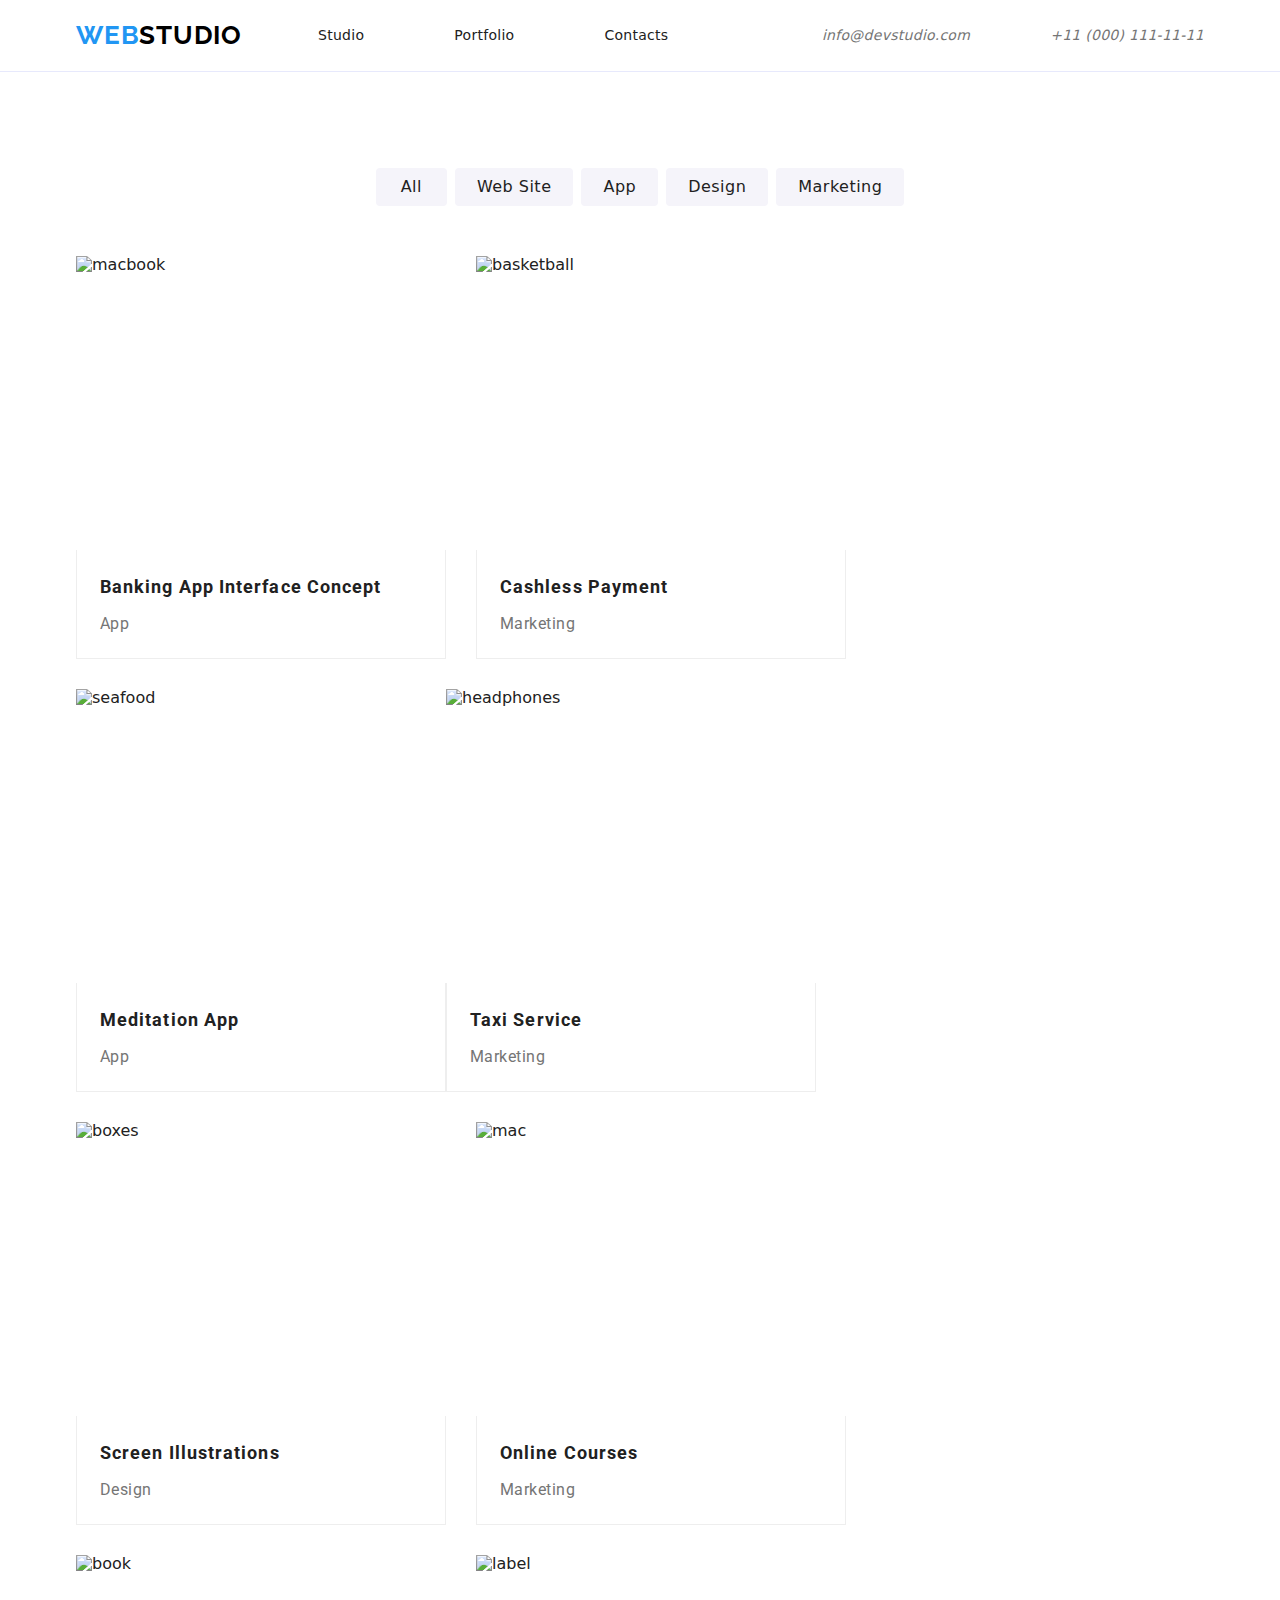
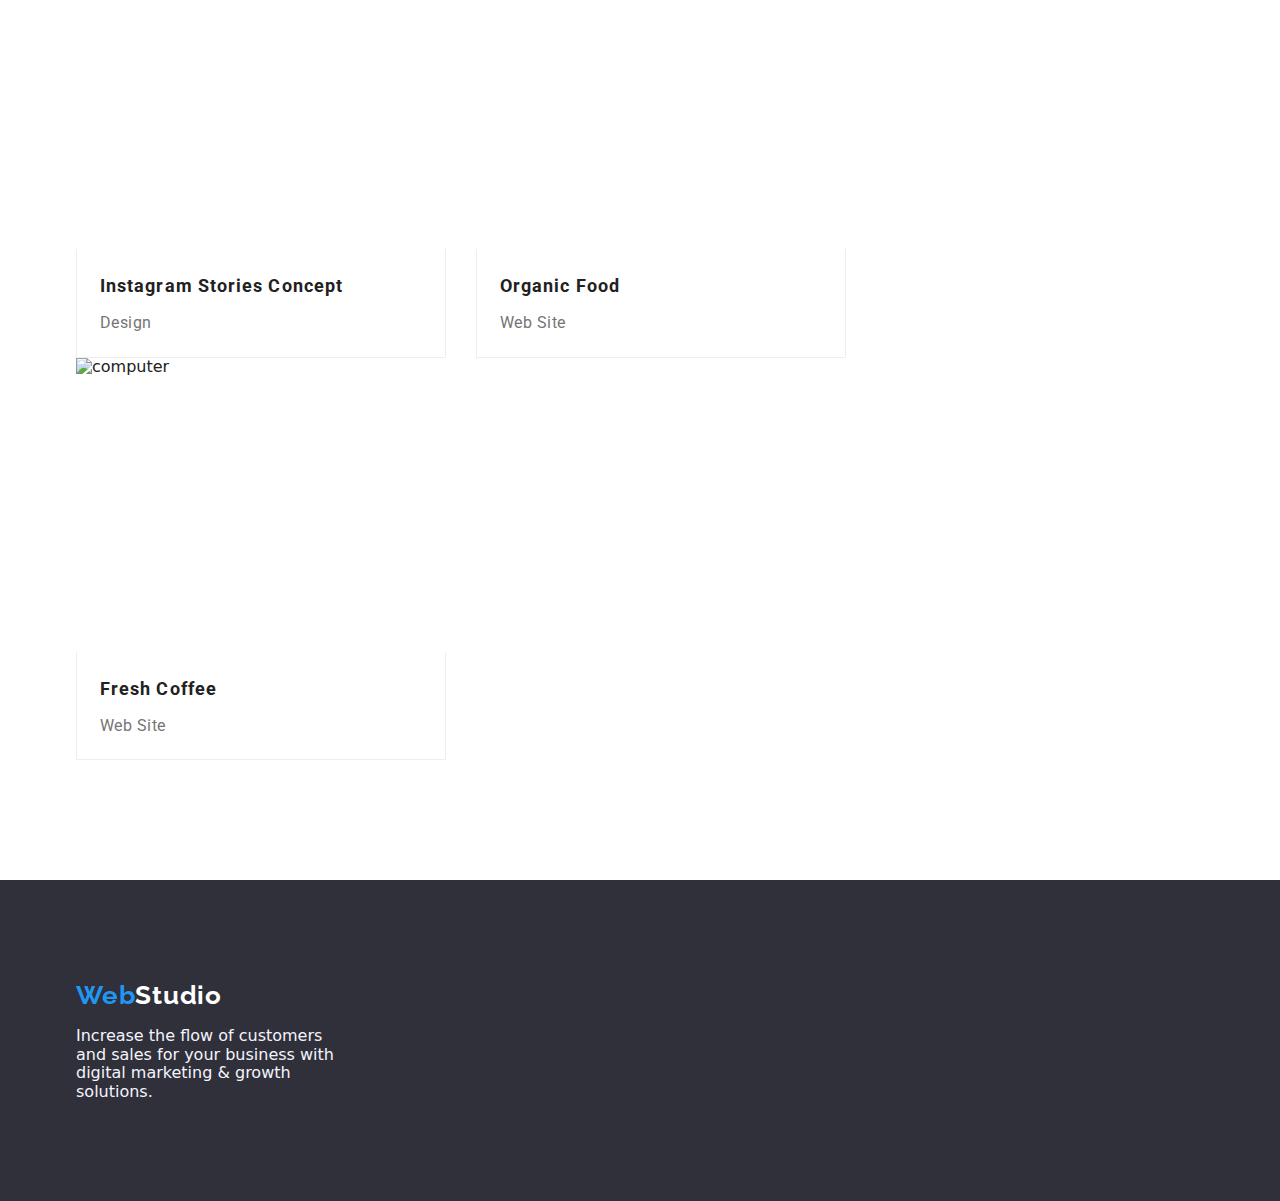
==== portfolio.html @ f82ee890 "Update portfolio.html" ====
<!DOCTYPE html>
<html lang="en">
  <head>
    <meta charset="UTF-8" />
    <meta http-equiv="X-UA-Compatible" content="IE=edge" />
    <meta name="viewport" content="width=device-width, initial-scale=1.0" />
    <title>Portfolio</title>

    <link
      href="https://fonts.googleapis.com/css2?family=Raleway:wght@700&family=Roboto:wght@400;500;700;900&display=swap"
      rel="stylesheet"
    />
    <link
      rel="stylesheet"
      href="https://cdnjs.cloudflare.com/ajax/libs/modern-normalize/1.1.0/modern-normalize.min.css"
    />
    <link rel="stylesheet" href="./css/styles.css" />
  </head>
  <body>
    <header class="page-header">
      <div class="container-header container">
        <nav class="navigation">
          <a href="./index.html" class="site-logo"><span class="logo-part">WEB</span>STUDIO</a>
          <ul class="ul-nav">
            <li><a href="./index.html" class="site-nav">Studio</a></li>
            <li><a href="./portfolio.html" class="site-nav">Portfolio</a></li>
            <li><a href="" class="site-nav">Contacts</a></li>
          </ul>
        </nav>
        <address>
        <ul class="ul-cont">
          <li>
            <a href="mailto:info@devstudio.com" class="contacts">info@devstudio.com</a>
          </li>
          <li>
            <a href="tel:+380961111111" class="contacts">+11 (000) 111-11-11</a>
          </li>
        </ul>
      </address>
      </div>
    </header>
    <main>
      <section class="examp">
      <div class="example-buttons container">
          <ul class="portfolio-buttons">
              <li class="item"><button type="button" class="example-button">All</button></li>
              <li class="item"><button type="button" class="example-button">Web Site</button></li>
              <li class="item"><button type="button" class="example-button">App</button></li>
              <li class="item"><button type="button" class="example-button">Design</button></li>
              <li class="item"><button type="button" class="example-button">Marketing</button></li>
          </ul>
          <ul class="portfolio-example">
              <li class="item">
                <img src="./img/portfolio1.jpg" alt="macbook" width="370" height="294" />
                <div class="box-example">
                  <h2 class="example-title">Banking App Interface Concept</h2>
                <p class="example-text">App</p>
                </div>
                </li>
              <li class="item">
                <img src="./img/portfolio2.jpg" alt="basketball" width="370" height="294" />
                <div class="box-example">
                <h2 class="example-title">Cashless Payment</h2>
                <p class="example-text">Marketing</p>
              </div>
                </li>
              <li class="item">
                <img src="./img/portfolio3.jpg" alt="seafood" width="370" height="294" />
                <div class="box-example">
                <h2 class="example-title">Meditation App</h2>
                <p class="example-text">App</p>
              </div>
              </li>
              <li class="item">
                <img src="./img/portfolio4.jpg" alt="headphones" width="370" height="294" />
                <div class="box-example">
                <h2 class="example-title">Taxi Service</h2>
                <p class="example-text">Marketing</p>
              </div>
              </li>
              <li class="item">
                <img src="./img/portfolio5.jpg" alt="boxes" width="370" height="294" />
                <div class="box-example">
                <h2 class="example-title">Screen Illustrations</h2>
                <p class="example-text">Design</p>
              </div>
              </li>
              <li class="item">
                <img src="./img/portfolio6.jpg" alt="mac" width="370" height="294" />
                <div class="box-example">
                <h2 class="example-title">Online Courses</h2>
                <p class="example-text">Marketing</p>
              </div>
              </li>
              <li class="item">
                <img src="./img/portfolio7.jpg" alt="book" width="370" height="294" />
                <div class="box-example">
                <h2 class="example-title">Instagram Stories Concept</h2>
                <p class="example-text">Design</p>
              </div>
              </li>
              <li class="item">
                <img src="./img/portfolio8.jpg" alt="label" width="370" height="294" />
                <div class="box-example">
                <h2 class="example-title">Organic Food</h2>
                <p class="example-text">Web Site</p>
              </div>
              </li>
              <li class="item">
                <img src="./img/portfolio9.jpg" alt="computer" width="370" height="294" />
                <div class="box-example">
                <h2 class="example-title">Fresh Coffee</h2>
                <p class="example-text">Web Site</p>
              </div>
              </li>
            </ul>
          </div>
      </section>
    </main>
    <footer class="footer">
      <div class="container">
        <a href="./index.html" class="site-logo"
        ><span class="logo-part">Web</span><span class="logo-white">Studio</span></a
      >
      
        
          <p class="footer-text" >Increase the flow of customers and sales for your business with digital marketing & growth solutions.</p>
        
       
      </div>
      </footer>
  </body>
</html>
---- css/styles.css ----
:root {
  --primary-text-color: #757575;
  --title-text-color: #212121;
  --accent-color: #4d5ae5;
  --second--accent-color: #188ce8;
  --primary-bg-color: #ffffff;
  --secondary-bg-color: #f5f4fa;
  --tertiary-bg-color: #2f303a;
  --logo-color: #000000;
  --second-logo-color: #2196f3;
}
html {
  box-sizing: border-box;
}
*,
*::after,
*::before {
  box-sizing: inherit;
}
img {
  display: block;
}
body {
  color: var(--title-text-color);
}
ul {
  list-style: none;
  padding: 0;
  margin: 0;
}
h2 {
  margin: 0;
}
p {
  margin: 0;
}
header {
  background-color: var(--primary-bg-color);
  display: flex;
  border-bottom: 1px solid #ECECEC;
  height: 72px;
}
.page-header{
  border-bottom: 1px solid #e7e9fc
}
.section {
  padding-top: 94px;
  padding-bottom: 94px;
}
.container-header {
  margin-left: auto;
  margin-right: auto;
  width: 1200px;
  padding-left: 15px;
  padding-right: 15px;
  padding-top: 24px;
  padding-bottom: 25px;
  display: flex;
  align-items: center;
  justify-content: space-between;
}
.navigation {
  display: flex;
  align-items: center;
}
.site-logo {
  color: var(--logo-color);
  font-family: Raleway, sans-serif;
  font-weight: 700;
  font-size: 26px;
  line-height: 1.19;
  letter-spacing: 0.03em;
  text-decoration: none;
  margin-right: 76px;
}
.logo-part {
  color: var(--second-logo-color);
}
.site-nav {
  color: var(--title-text-color);
  font-weight: 500;
  font-size: 14px;
  line-height: 1.14;
  letter-spacing: 0.02em;
  text-decoration: none;
  padding: 24px 0;

}
.site-nav:hover,
.site-nav:focus {
  color: var(--accent-color);
}
.ul-nav {
  display: flex;
  margin: 0;
  padding: 0;
  margin-left: 0;
  gap: 40px;
}
.ul-nav li {
  margin-right: 50px;
}
.ul-nav li:last-child {
  margin-right: 0;
}

.ul-cont {
  display: flex;
  margin: 0;
  padding: 0;
  margin-left: auto;
  gap: 40px;
}
.ul-cont li {
  margin-right: 40px;
}
.ul-cont li:last-child {
  margin-right: 0;
}
.contacts {
  color: var(--primary-text-color);
  font-weight: 500;
  font-size: 14px;
  line-height: 1.14;
  letter-spacing: 0.02em;
  text-decoration: none;
}
.contacts:hover,
.contacts:focus {
  color: var(--accent-color);
}
main {
  text-align: center;
  
}
.hero {
  background-color: var(--tertiary-bg-color);
  text-align: center;
  padding: 188px 0
}
.container {
  width: 1158px;
  padding: 0 15px;
  margin-left: auto;
  margin-right: auto;
}
.hero-title {
  color: var(--primary-bg-color);
  font-weight: 900;
  font-size: 44px;
  line-height: 1.36;
  letter-spacing: 0.06em;
  margin: 0 auto 30px;
  max-width: 496px;

}
.button {
  background-color: var(--accent-color);
  cursor: pointer;
  color: var(--primary-bg-color);
  font-weight: 700;
  font-size: 16px;
  line-height: 1.87;
  letter-spacing: 0.06em;
  border: 0;
  border-radius: 4px;
  padding: 10px 24px;
  text-align: center;
  display: block;
  min-width: 169px;
  height: 56px;
  margin: 0 auto;
}
.button:hover,
.button:focus {
  background-color: var(--second--accent-color);
}

.features {
  padding: 120px 0
}
.visually-hidden {
  display: none;
}
.features-title {
  color: var(--title-text-color);
  font-weight: 700;
  font-size: 14px;
  line-height: 1.14;
  letter-spacing: 0.03em;
  text-align: left;
  margin-bottom: 8px;
}
.features-ul {
  display: flex;
  padding: 0;
  margin: 0;
  gap: 24px;
}
.features .feat-ul {
width: calc((100% - 72px) / 4);
}
.features .feat-ul:last-child {
  margin-right: 0;
}
  
.features-text {
  color: var(--primary-text-color);
  font-size: 14px;
  line-height: 1.71;
  letter-spacing: 0.03em;
  text-align: left;
}
.work {
  margin: 0;
  padding-top: 0;
  padding-bottom: 120px;
}
.work-title {
  font-weight: 700;
  font-size: 36px;
  line-height: 1.16;
  text-align: center;
  letter-spacing: 0.03em;
  margin-bottom: 72px;
  margin-top: 0;
}
.works {
  display: flex;
  padding: 0;
  margin: 0;
  gap: 24px;
}
.works .work-ul {
  margin-right: 30px;
  width: calc((100% - 48px) / 3);
}
.works .work-ul:last-child {
  margin-right: 0;
}
.team {
  background-color: var(--secondary-bg-color);
  padding: 120px 0; 
}
.team-title {
  font-weight: 700;
  font-size: 36px;
  line-height: 1.16;
  text-align: center;
  letter-spacing: 0.03em;
  margin-top: 0;
  margin-bottom: 72px;
  
}
.team-participant {
  margin: auto;
  display: flex;
  padding: 0;
  gap: 24px;
}
.team-participant .team-ul {
  margin-right: 30px;
}
.team-div {
  padding: 32px 16px;
}
.team-ul {
  border-bottom-left-radius: 4px;
  border-bottom-right-radius: 4px;
  background-color: #fff;
  width: calc((100% - 72px) / 4);
  }

  .team-ul p {
    padding-bottom: 30px;
  }
.team-participant .team-ul:last-child {
  margin-right: 0;
}
.team-name {
  font-weight: 500;
  font-size: 16px;
  line-height: 1.18;
  letter-spacing: 0.03em;
  margin-bottom: 8px;
}
.team-post {
  color: var(--primary-text-color);
  font-size: 16px;
  line-height: 1.18;
  letter-spacing: 0.03em;
  margin: 0;
}
footer {
  background-color: #2f303a;
  align-items: flex-start;
  padding: 100px 0;
}
footer .site-logo {
  margin-bottom: 16px;
  display: inline-block;
}

.logo-white {
  color: var(--primary-bg-color);
}
address {
  display: flex;
  
}
.container-address {
  margin-top: 28px;
}
.footer-text {
  max-width: 264px;
  color: #F4F4FD;
}
.footer-item {
  margin-top: 12px;
  font-style: normal;
}
/* portfolio */
.examp {
padding-top: 96px;
  padding-bottom: 120px;
}
.example-button {
  font-weight: 500;
  font-size: 16px;
  line-height: 1.62;
  letter-spacing: 0.03em;
  border: 0;
  cursor: pointer;
}
.portfolio-buttons .item button:hover,
.portfolio-buttons .item button:focus {
  background-color: var(--accent-color);
  color: var(--primary-bg-color);
}
.portfolio-buttons .item button {
  background-color: var(--secondary-bg-color);
}
.portfolio-buttons .item button:hover,
.portfolio-buttons .item button:focus {
  background-color: var(--accent-color);
  color: var(--primary-bg-color);
  border-radius: 4px;
}
.portfolio-buttons .item button {
  margin-right: 8px;
  padding: 6px 22px;
  color: var(--title-text-color);
  background-color: var(--secondary-bg-color);
  border: 0;
  border-radius: 4px;
}

.portfolio-buttons .item:first-child button {
  padding: 6px 25px;
}
.portfolio-buttons .item:last-child button {
margin-right: 0;
}

.example-title {
  font-weight: 700;
  font-size: 18px;
  line-height: 2;
  letter-spacing: 0.06em;
}
.example-text {
  color: var(--primary-text-color);
  font-size: 16px;
  line-height: 1.87;
  letter-spacing: 0.03em;
}
.box-example {
  border: 1px solid #EEEEEE;
  border-top: 0;
  width: 100%;
  display: flex;
  flex-wrap: wrap;
  padding: 19px 23px
}
.box-example p, .box-example h2  {
width: 100%;
font-family: Roboto;
}
.box-example h2 {
  margin-bottom: 4px;
}
.portfolio-buttons {
  display: flex;
  justify-content: center;
  margin-bottom: 50px;
}
.portfolio-example {
  display: flex;
  flex-wrap: wrap;
  
}
.portfolio-example .item {
  flex-basis: 370px;
  margin-right: 30px;
  margin-bottom: 30px;
  display: flex;
  flex-wrap: wrap;
text-align: left;
}
.portfolio-example .item:nth-child(3n) {
  margin-right: 0;
}
.portfolio-example .item:nth-last-child(-n +3) {
  margin-bottom: 0px;
}
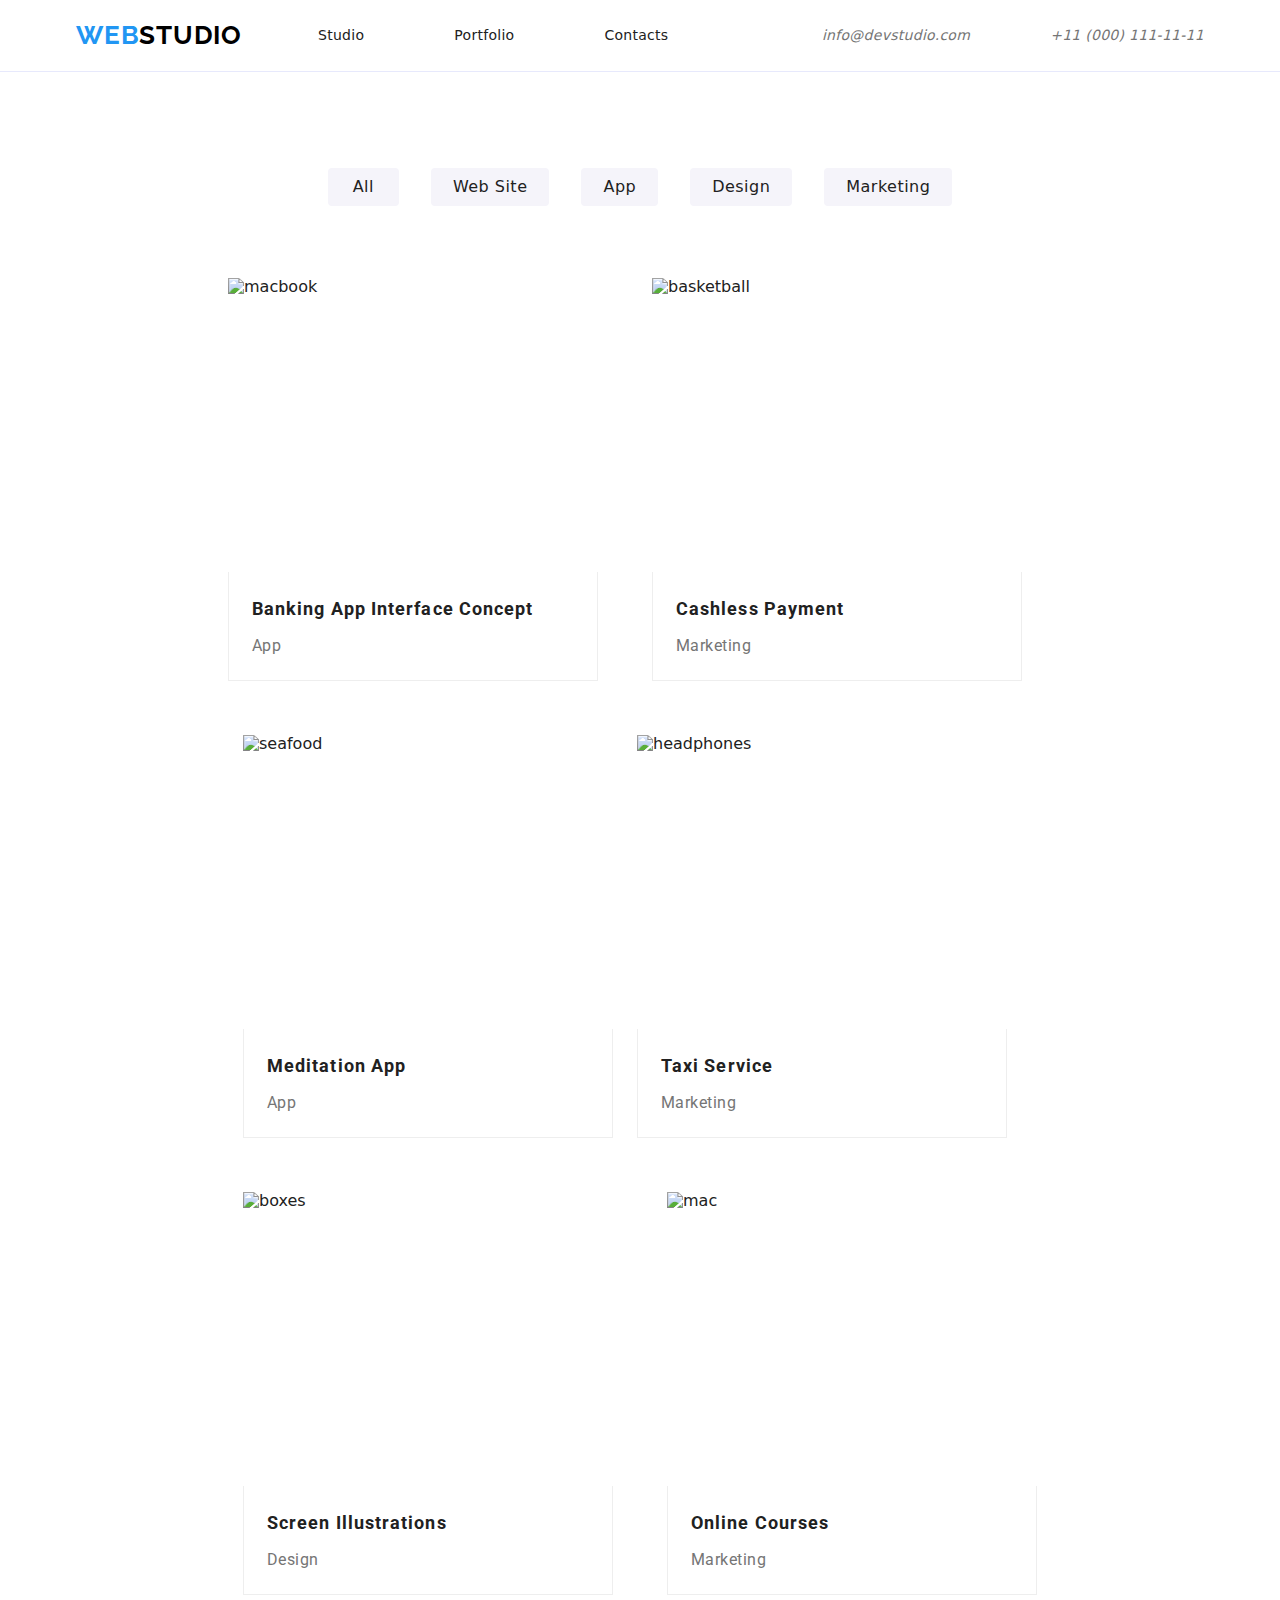
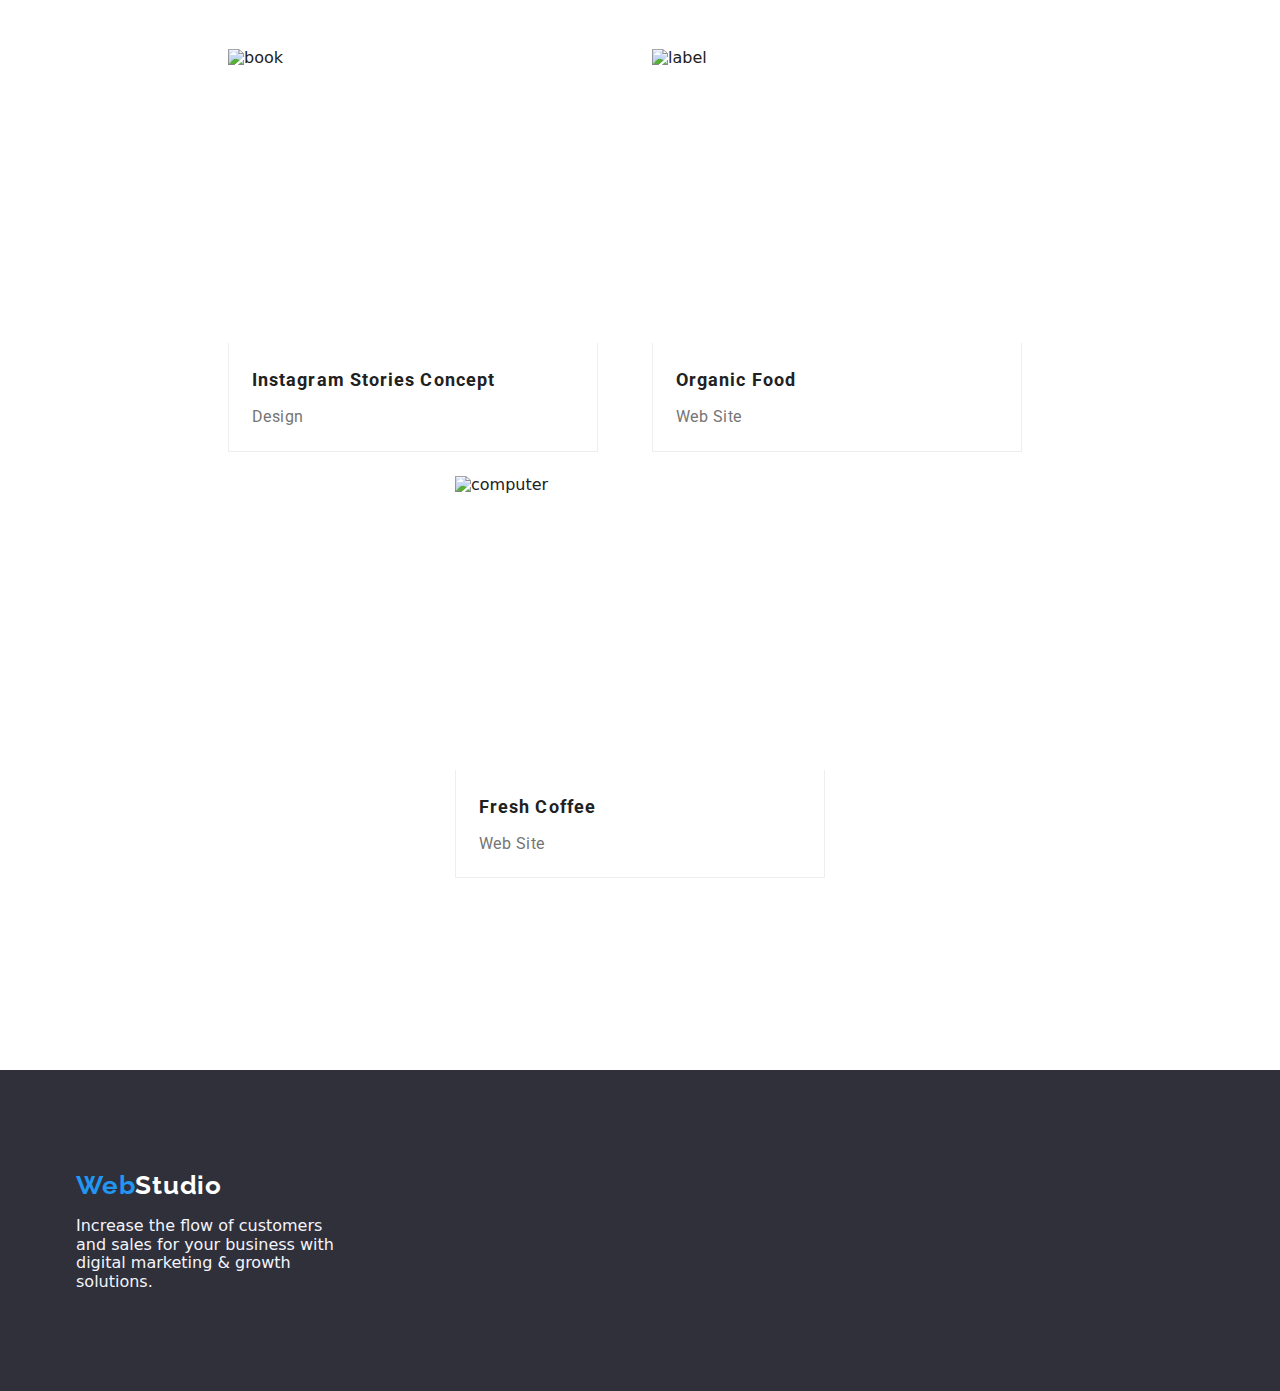
==== commit 4ba4e98e: "Update portfolio.html" ====
--- a/portfolio.html
+++ b/portfolio.html
@@ -42,7 +42,8 @@
     <main>
       <section class="examp">
       <div class="example-buttons container">
-          <ul class="portfolio-buttons">
+        <h2 class="visually-hidden">Buttons</h2>  
+        <ul class="portfolio-buttons">
               <li class="item"><button type="button" class="example-button">All</button></li>
               <li class="item"><button type="button" class="example-button">Web Site</button></li>
               <li class="item"><button type="button" class="example-button">App</button></li>
--- a/css/styles.css
+++ b/css/styles.css
@@ -392,12 +392,15 @@
 .portfolio-buttons {
   display: flex;
   justify-content: center;
-  margin-bottom: 50px;
+  gap: 24px;
+  margin-bottom: 72px
 }
 .portfolio-example {
   display: flex;
   flex-wrap: wrap;
-  
+  justify-content: center;
+  gap: 24px;
+  margin-bottom: 72px
 }
 .portfolio-example .item {
   flex-basis: 370px;
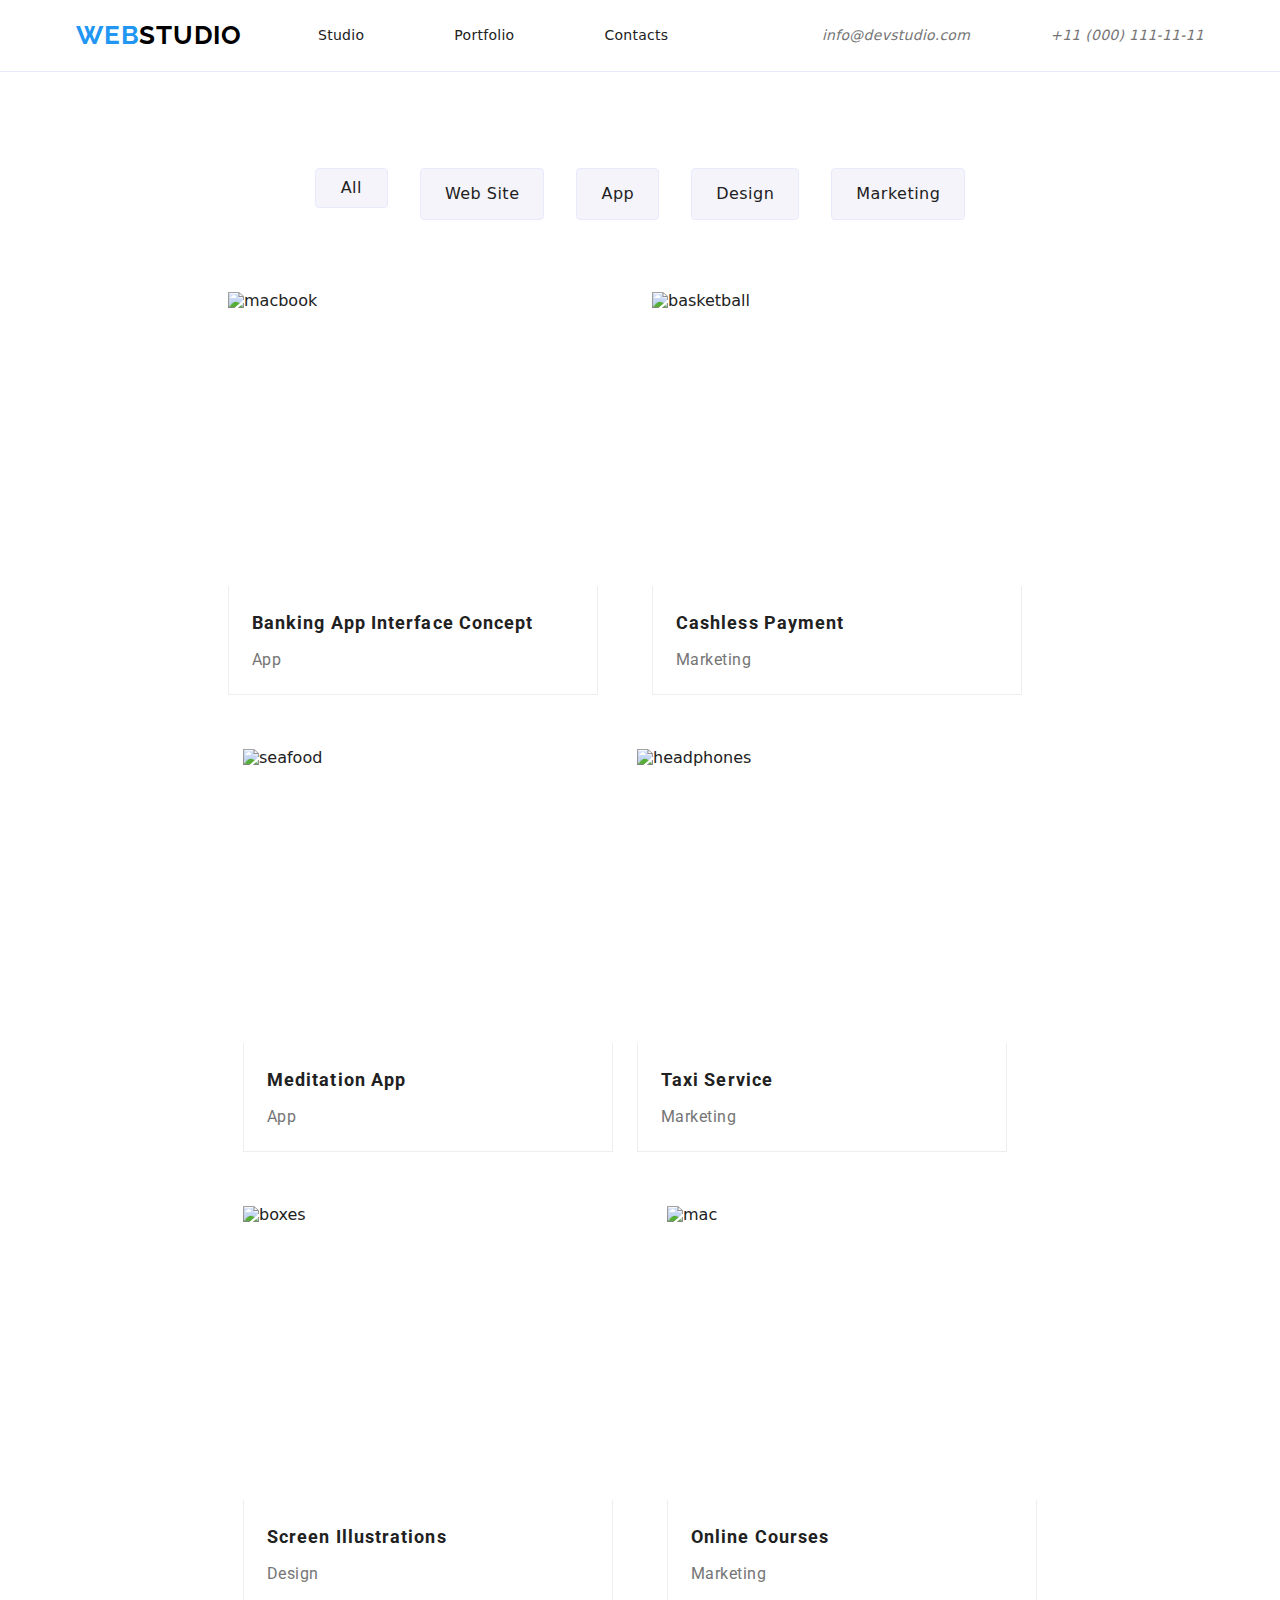
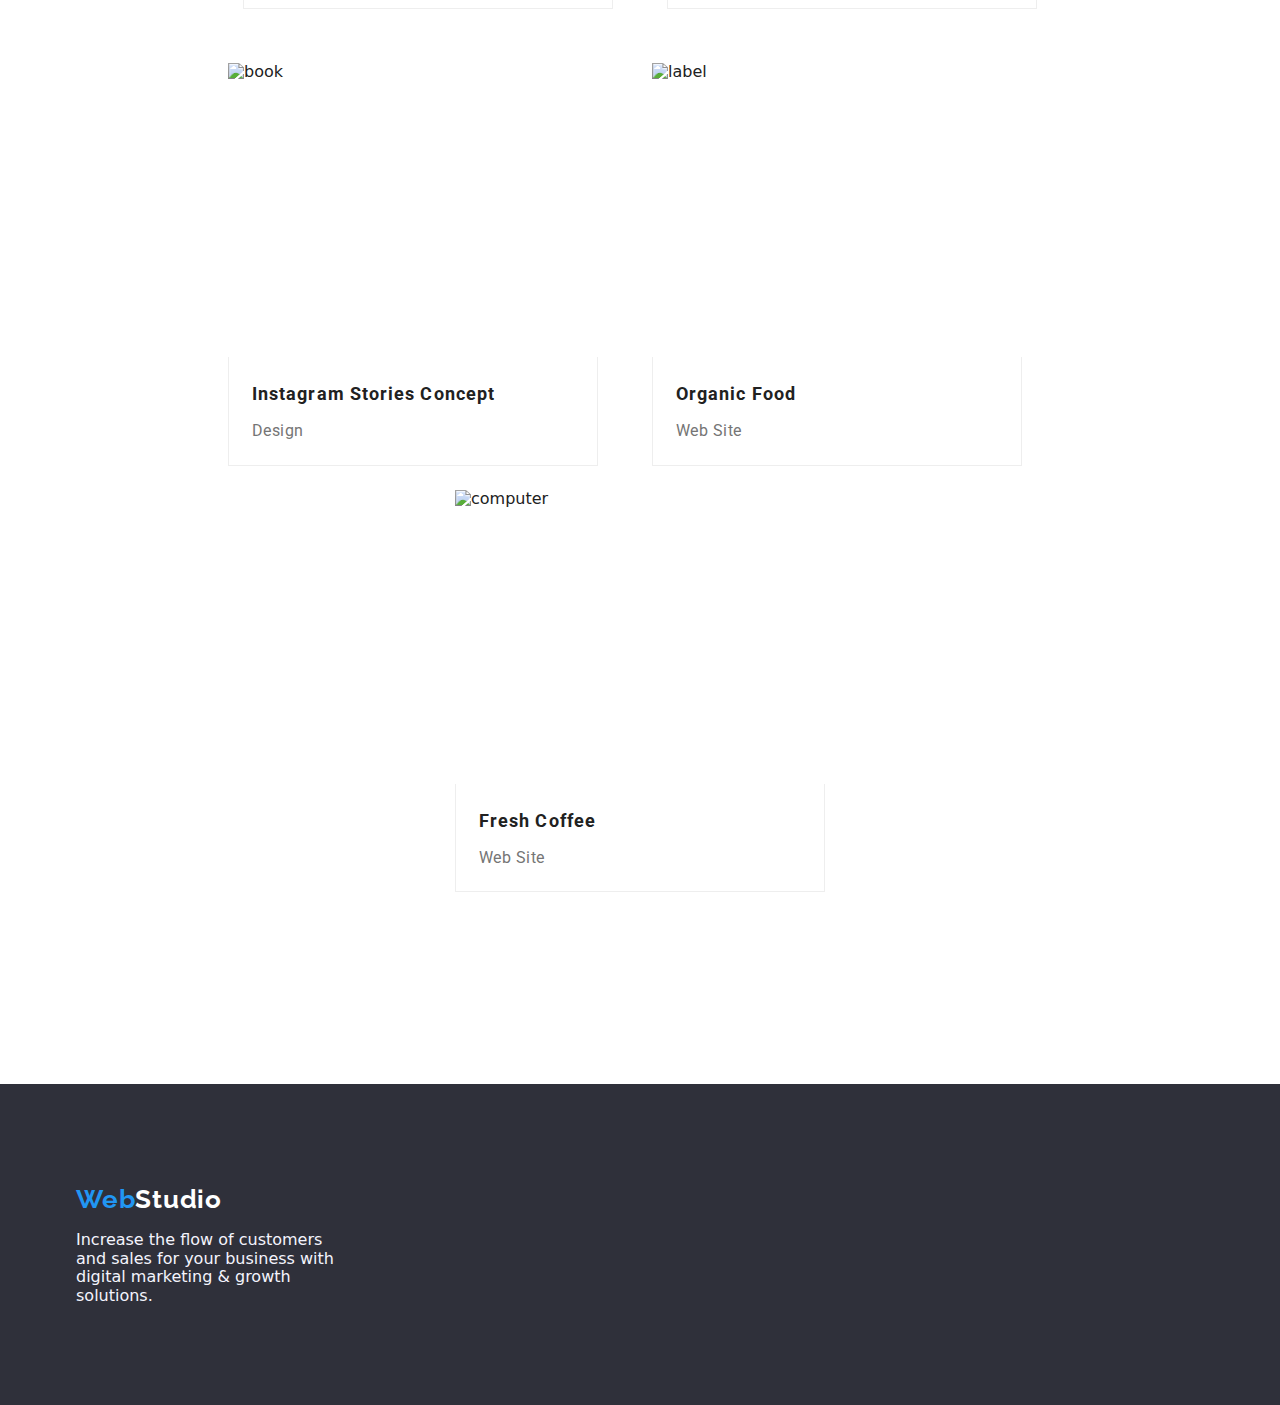
==== commit 083671aa: "sdafagg" ====
--- a/portfolio.html
+++ b/portfolio.html
@@ -42,7 +42,7 @@
     <main>
       <section class="examp">
       <div class="example-buttons container">
-        <h2 class="visually-hidden">Buttons</h2>  
+        <h2 class="visually-hidden" pattern=".visually-hidden">Buttons</h2>  
         <ul class="portfolio-buttons">
               <li class="item"><button type="button" class="example-button">All</button></li>
               <li class="item"><button type="button" class="example-button">Web Site</button></li>
--- a/css/styles.css
+++ b/css/styles.css
@@ -8,6 +8,7 @@
   --tertiary-bg-color: #2f303a;
   --logo-color: #000000;
   --second-logo-color: #2196f3;
+  --border-color: #e7e9fc;
 }
 html {
   box-sizing: border-box;
@@ -345,14 +346,16 @@
   background-color: var(--accent-color);
   color: var(--primary-bg-color);
   border-radius: 4px;
+  border: 1px solid transparent;
 }
 .portfolio-buttons .item button {
   margin-right: 8px;
-  padding: 6px 22px;
+  padding: 12px 24px;
   color: var(--title-text-color);
   background-color: var(--secondary-bg-color);
   border: 0;
   border-radius: 4px;
+  border: 1px solid var(--border-color);
 }
 
 .portfolio-buttons .item:first-child button {
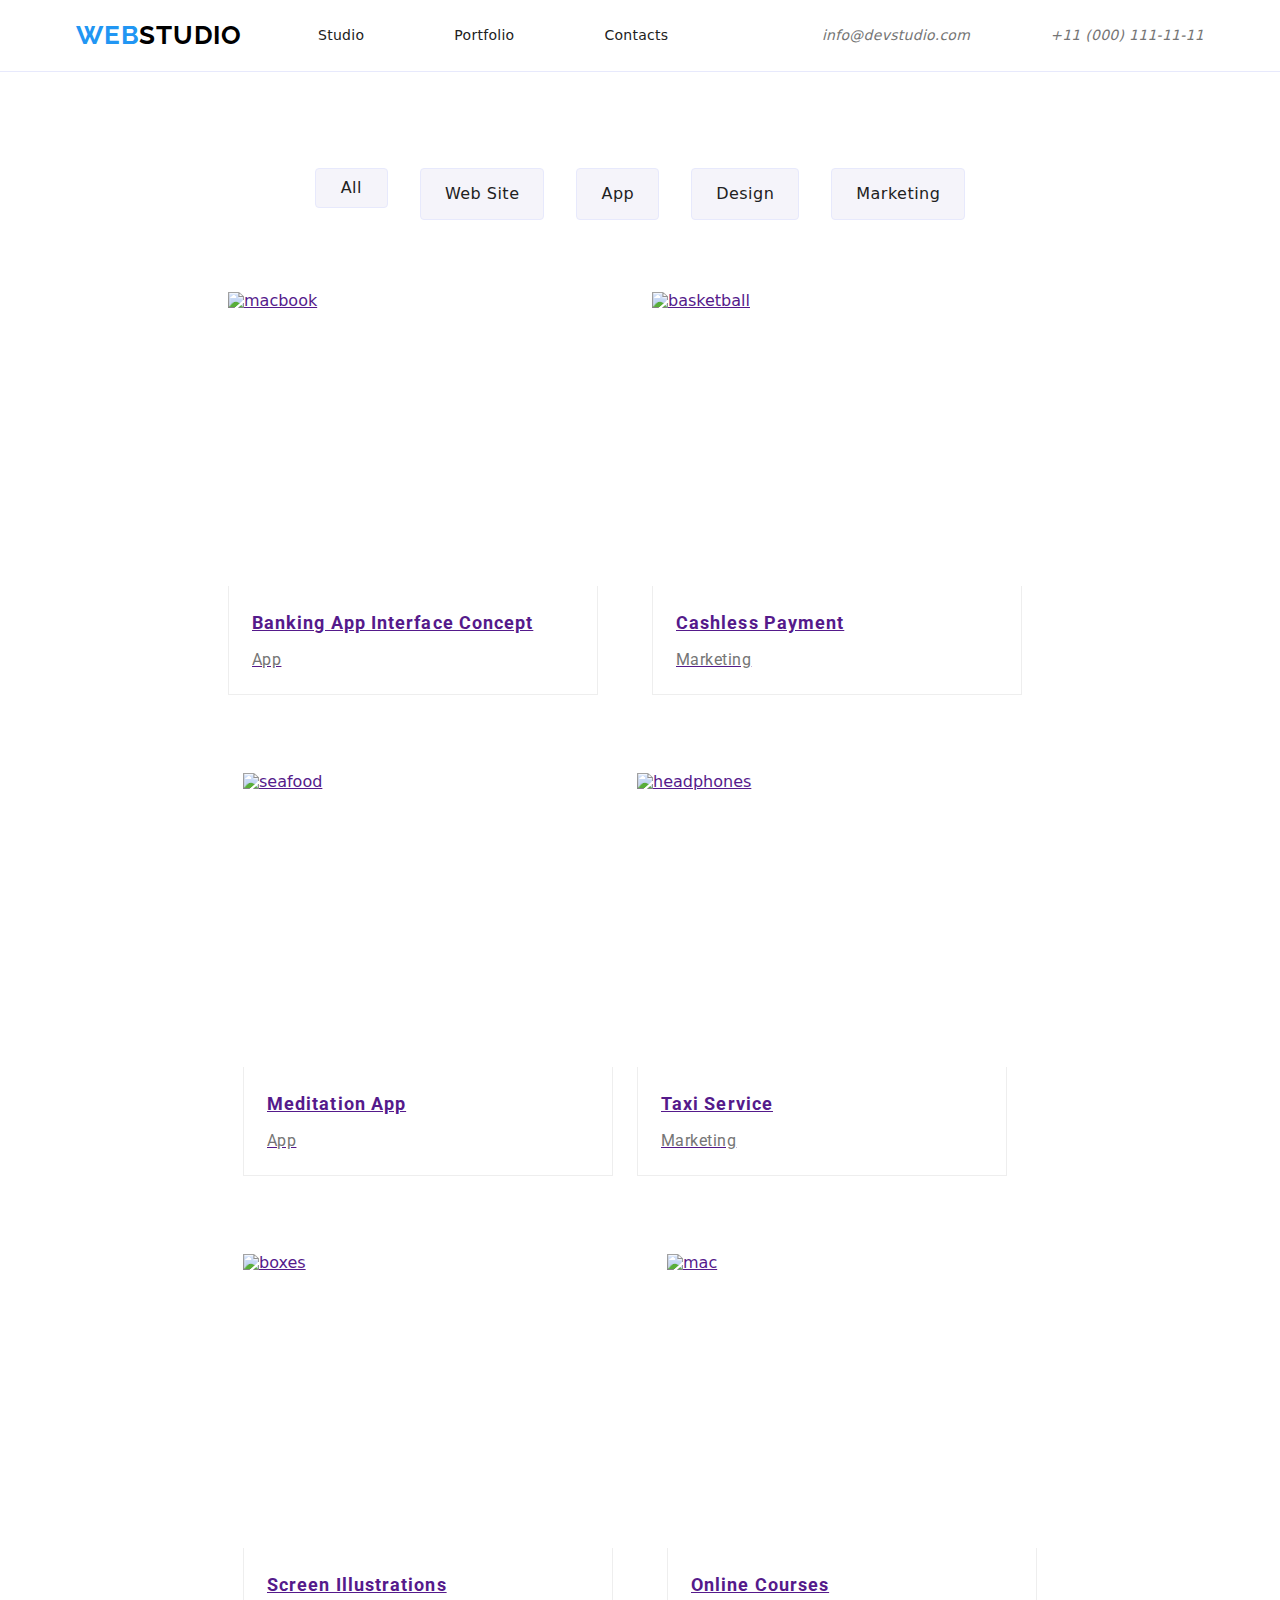
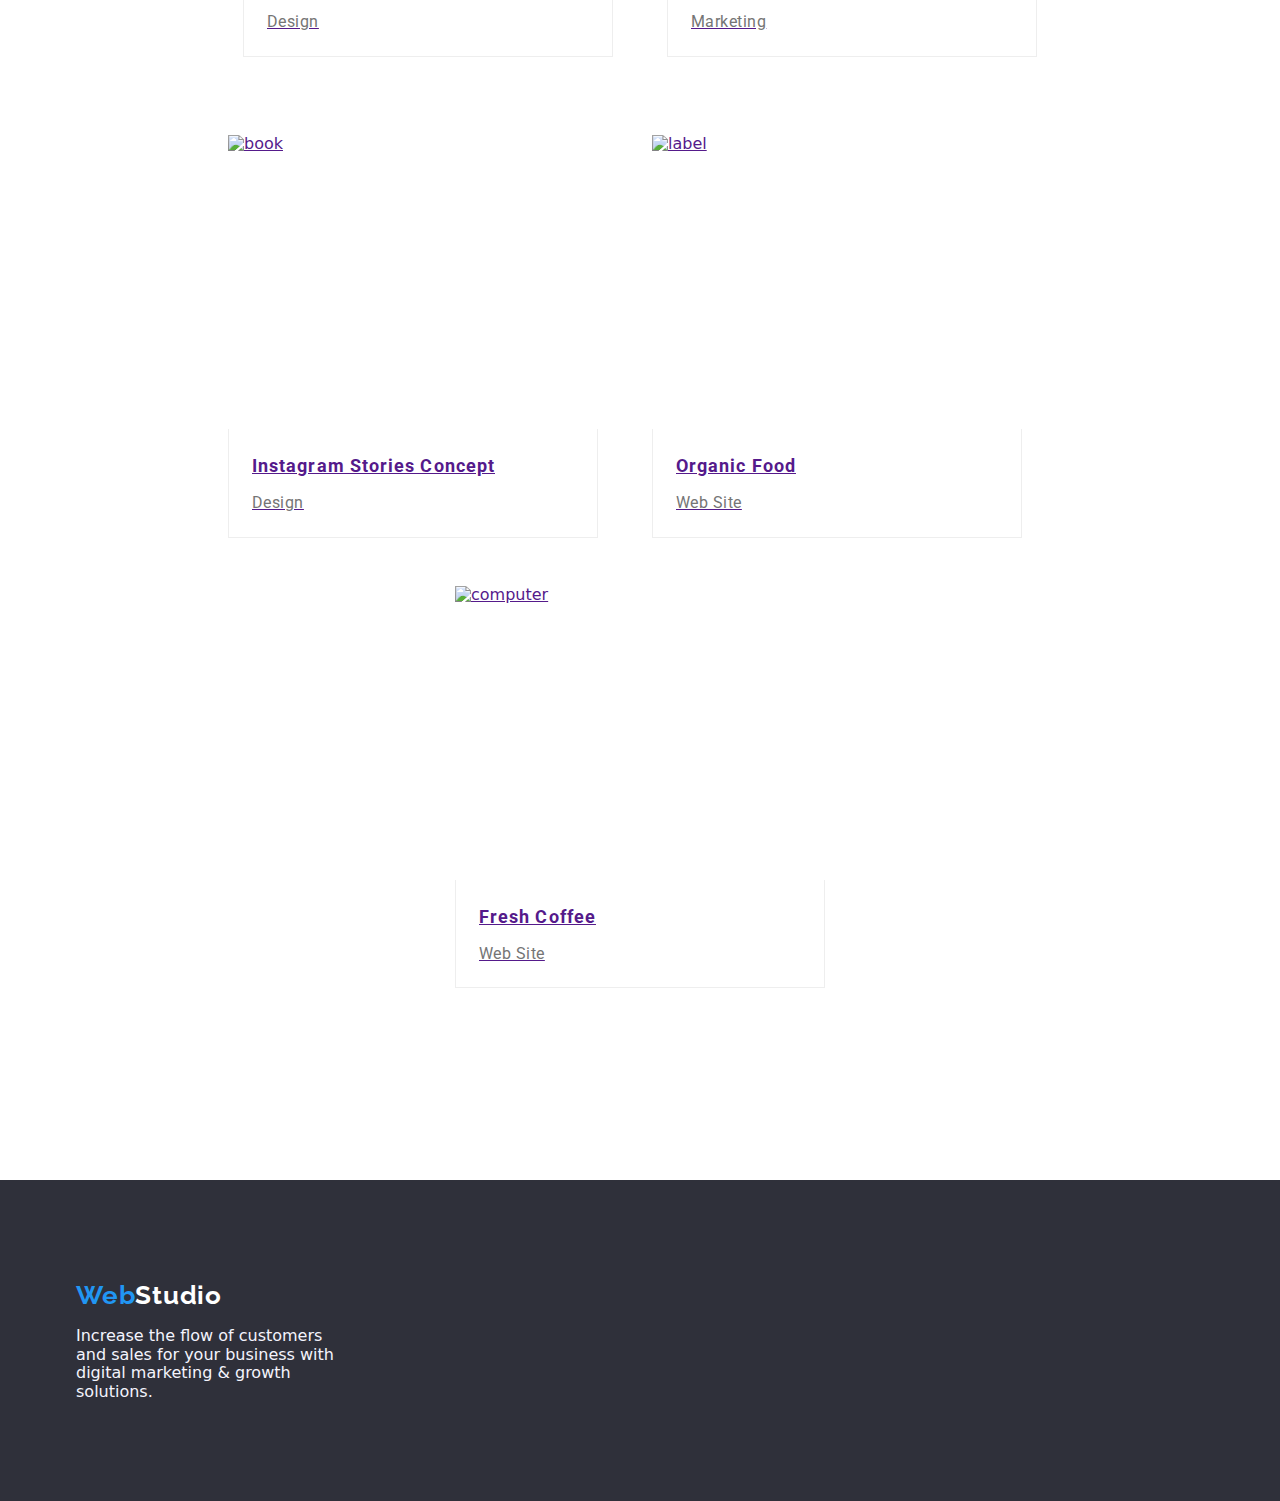
==== commit d8c8f322: "dasdadadsa" ====
--- a/portfolio.html
+++ b/portfolio.html
@@ -42,7 +42,7 @@
     <main>
       <section class="examp">
       <div class="example-buttons container">
-        <h2 class="visually-hidden" pattern=".visually-hidden">Buttons</h2>  
+        <h2 class="visually-hidden">Buttons</h2>  
         <ul class="portfolio-buttons">
               <li class="item"><button type="button" class="example-button">All</button></li>
               <li class="item"><button type="button" class="example-button">Web Site</button></li>
@@ -52,67 +52,73 @@
           </ul>
           <ul class="portfolio-example">
               <li class="item">
-                <img src="./img/portfolio1.jpg" alt="macbook" width="370" height="294" />
-                <div class="box-example">
-                  <h2 class="example-title">Banking App Interface Concept</h2>
-                <p class="example-text">App</p>
-                </div>
+                <a href=""><img src="./img/portfolio1.jpg" alt="macbook" width="370" height="294" />
+                  <div class="box-example">
+                    <h2 class="example-title">Banking App Interface Concept</h2>
+                  <p class="example-text">App</p>
+                  </div></a>
                 </li>
               <li class="item">
-                <img src="./img/portfolio2.jpg" alt="basketball" width="370" height="294" />
-                <div class="box-example">
-                <h2 class="example-title">Cashless Payment</h2>
-                <p class="example-text">Marketing</p>
-              </div>
+                <a href=""><img src="./img/portfolio2.jpg" alt="basketball" width="370" height="294" />
+                  <div class="box-example">
+                  <h2 class="example-title">Cashless Payment</h2>
+                  <p class="example-text">Marketing</p>
+                </div>
+              </a>
                 </li>
               <li class="item">
-                <img src="./img/portfolio3.jpg" alt="seafood" width="370" height="294" />
-                <div class="box-example">
-                <h2 class="example-title">Meditation App</h2>
-                <p class="example-text">App</p>
-              </div>
+                <a href=""><img src="./img/portfolio3.jpg" alt="seafood" width="370" height="294" />
+                  <div class="box-example">
+                  <h2 class="example-title">Meditation App</h2>
+                  <p class="example-text">App</p>
+                </div>
+              </a>
               </li>
               <li class="item">
-                <img src="./img/portfolio4.jpg" alt="headphones" width="370" height="294" />
-                <div class="box-example">
-                <h2 class="example-title">Taxi Service</h2>
-                <p class="example-text">Marketing</p>
-              </div>
+                <a href=""><img src="./img/portfolio4.jpg" alt="headphones" width="370" height="294" />
+                  <div class="box-example">
+                  <h2 class="example-title">Taxi Service</h2>
+                  <p class="example-text">Marketing</p>
+                </div>
+              </a>
               </li>
               <li class="item">
-                <img src="./img/portfolio5.jpg" alt="boxes" width="370" height="294" />
-                <div class="box-example">
-                <h2 class="example-title">Screen Illustrations</h2>
-                <p class="example-text">Design</p>
-              </div>
+                <a href=""><img src="./img/portfolio5.jpg" alt="boxes" width="370" height="294" />
+                  <div class="box-example">
+                  <h2 class="example-title">Screen Illustrations</h2>
+                  <p class="example-text">Design</p>
+                </div></a>
               </li>
               <li class="item">
-                <img src="./img/portfolio6.jpg" alt="mac" width="370" height="294" />
-                <div class="box-example">
-                <h2 class="example-title">Online Courses</h2>
-                <p class="example-text">Marketing</p>
-              </div>
+                <a href=""><img src="./img/portfolio6.jpg" alt="mac" width="370" height="294" />
+                  <div class="box-example">
+                  <h2 class="example-title">Online Courses</h2>
+                  <p class="example-text">Marketing</p>
+                </div>
+              </a>
               </li>
               <li class="item">
-                <img src="./img/portfolio7.jpg" alt="book" width="370" height="294" />
-                <div class="box-example">
-                <h2 class="example-title">Instagram Stories Concept</h2>
-                <p class="example-text">Design</p>
-              </div>
+                <a href=""><img src="./img/portfolio7.jpg" alt="book" width="370" height="294" />
+                  <div class="box-example">
+                  <h2 class="example-title">Instagram Stories Concept</h2>
+                  <p class="example-text">Design</p>
+                </div></a>
               </li>
               <li class="item">
-                <img src="./img/portfolio8.jpg" alt="label" width="370" height="294" />
-                <div class="box-example">
-                <h2 class="example-title">Organic Food</h2>
-                <p class="example-text">Web Site</p>
-              </div>
+                <a href=""><img src="./img/portfolio8.jpg" alt="label" width="370" height="294" />
+                  <div class="box-example">
+                  <h2 class="example-title">Organic Food</h2>
+                  <p class="example-text">Web Site</p>
+                </div>
+              </a>
               </li>
               <li class="item">
-                <img src="./img/portfolio9.jpg" alt="computer" width="370" height="294" />
-                <div class="box-example">
-                <h2 class="example-title">Fresh Coffee</h2>
-                <p class="example-text">Web Site</p>
-              </div>
+                <a href=""><img src="./img/portfolio9.jpg" alt="computer" width="370" height="294" />
+                  <div class="box-example">
+                  <h2 class="example-title">Fresh Coffee</h2>
+                  <p class="example-text">Web Site</p>
+                </div>
+              </a>
               </li>
             </ul>
           </div>
--- a/css/styles.css
+++ b/css/styles.css
@@ -402,7 +402,8 @@
   display: flex;
   flex-wrap: wrap;
   justify-content: center;
-  gap: 24px;
+  column-gap: 24px;
+  row-gap: 48px;
   margin-bottom: 72px
 }
 .portfolio-example .item {
@@ -412,6 +413,7 @@
   display: flex;
   flex-wrap: wrap;
 text-align: left;
+width: calc((100% - 48px) / 3);
 }
 .portfolio-example .item:nth-child(3n) {
   margin-right: 0;
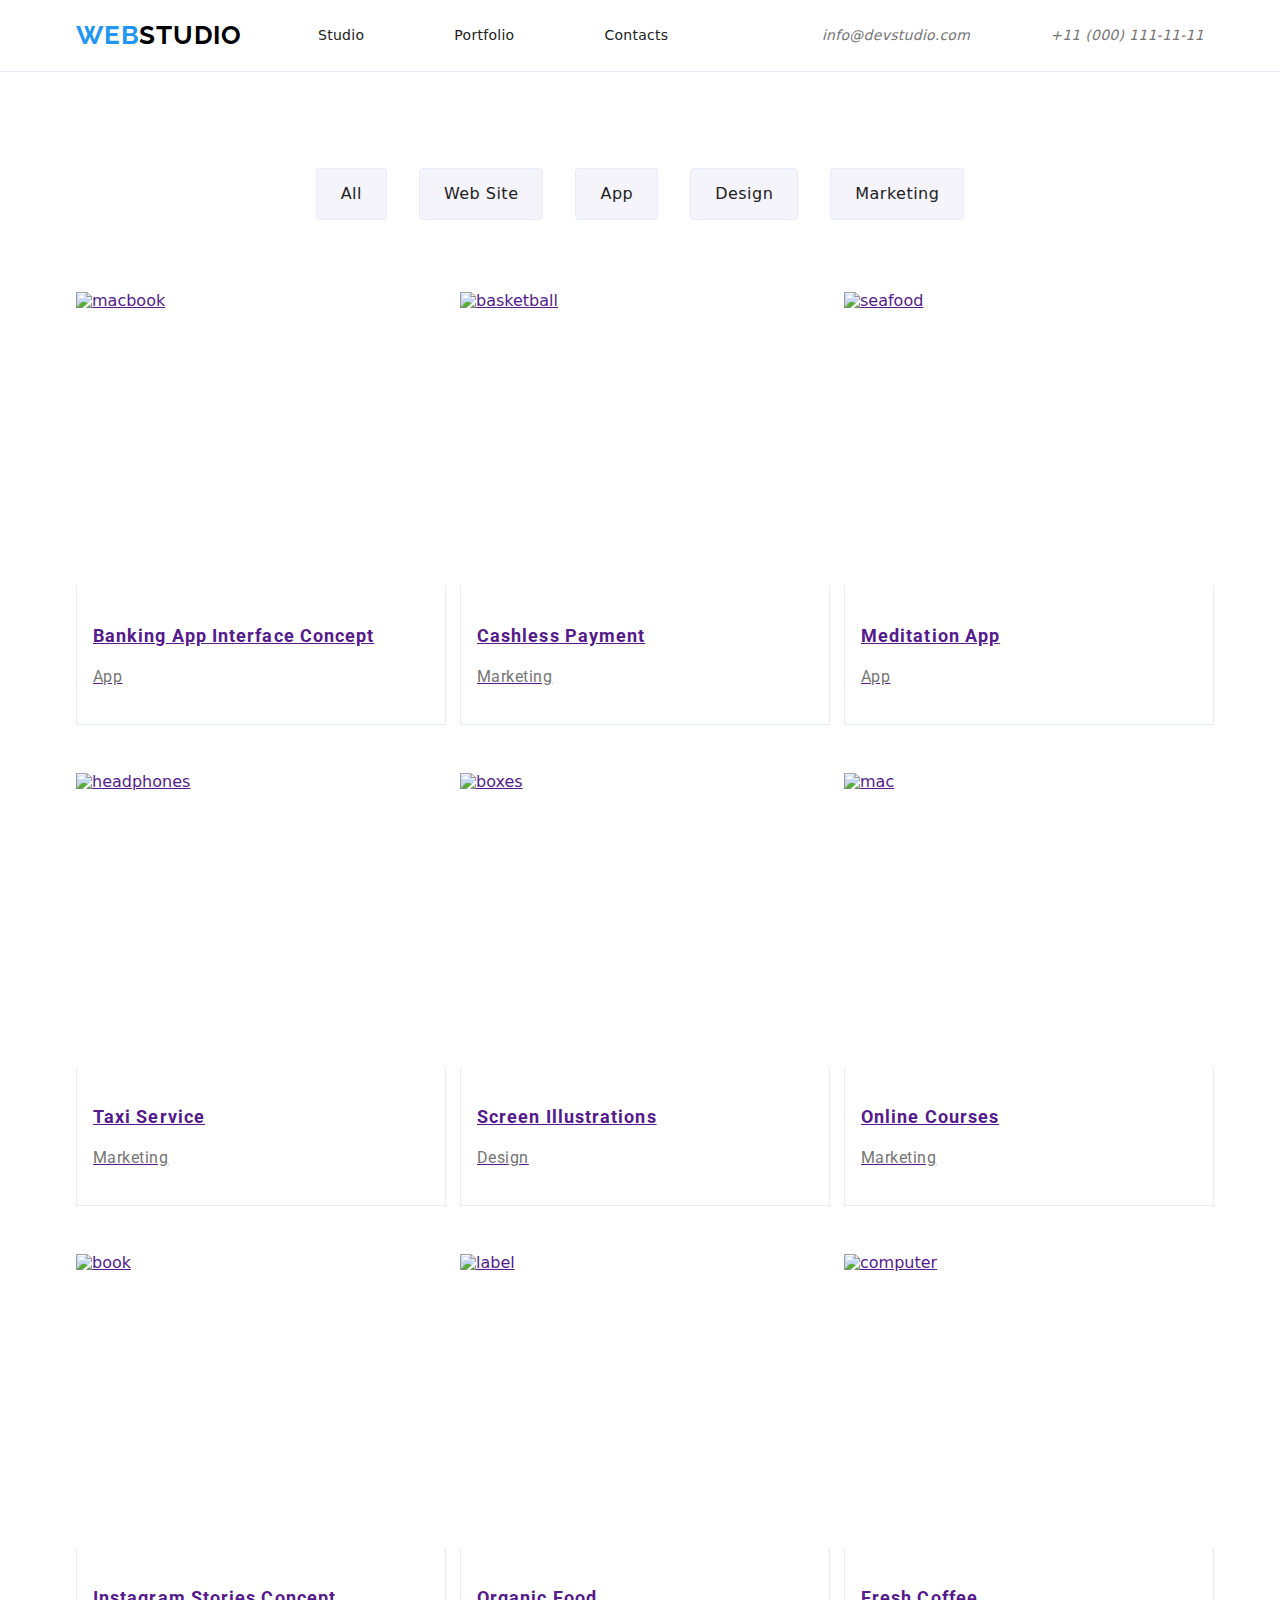
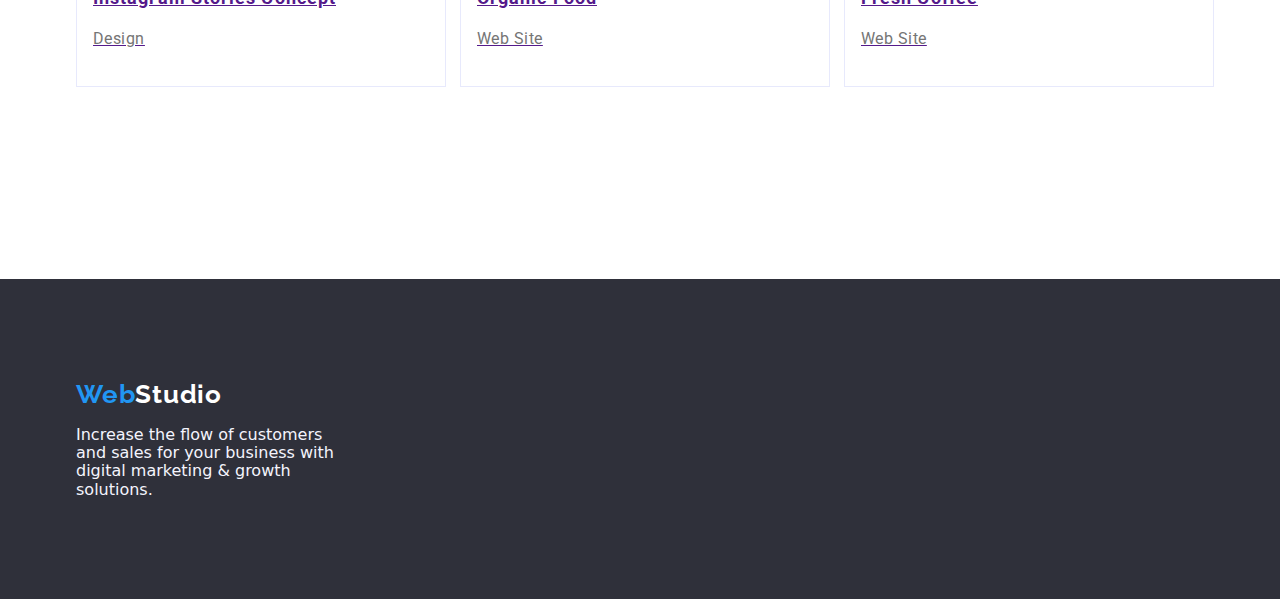
==== commit 5ce61ea5: "Update portfolio.html" ====
--- a/portfolio.html
+++ b/portfolio.html
@@ -42,7 +42,7 @@
     <main>
       <section class="examp">
       <div class="example-buttons container">
-        <h2 class="visually-hidden">Buttons</h2>  
+        <h1 class="visually-hidden">Buttons</h1>  
         <ul class="portfolio-buttons">
               <li class="item"><button type="button" class="example-button">All</button></li>
               <li class="item"><button type="button" class="example-button">Web Site</button></li>
--- a/css/styles.css
+++ b/css/styles.css
@@ -181,7 +181,16 @@
   padding: 120px 0
 }
 .visually-hidden {
-  display: none;
+  position: absolute;
+  width: 1px;
+  height: 1px;
+  margin: -1px;
+  border: 0;
+  padding: 0;
+  white-space: nowrap;
+  clip-path: inset(100%);
+  clip: rect(0 0 0 0);
+  overflow: hidden;
 }
 .features-title {
   color: var(--title-text-color);
@@ -357,10 +366,6 @@
   border-radius: 4px;
   border: 1px solid var(--border-color);
 }
-
-.portfolio-buttons .item:first-child button {
-  padding: 6px 25px;
-}
 .portfolio-buttons .item:last-child button {
 margin-right: 0;
 }
@@ -370,6 +375,7 @@
   font-size: 18px;
   line-height: 2;
   letter-spacing: 0.06em;
+  margin-bottom: 8px
 }
 .example-text {
   color: var(--primary-text-color);
@@ -378,19 +384,16 @@
   letter-spacing: 0.03em;
 }
 .box-example {
-  border: 1px solid #EEEEEE;
+  border: 1px solid #e7e9fc;
   border-top: 0;
   width: 100%;
   display: flex;
   flex-wrap: wrap;
-  padding: 19px 23px
+  padding: 32px 16px;
 }
 .box-example p, .box-example h2  {
 width: 100%;
 font-family: Roboto;
-}
-.box-example h2 {
-  margin-bottom: 4px;
 }
 .portfolio-buttons {
   display: flex;
@@ -407,9 +410,6 @@
   margin-bottom: 72px
 }
 .portfolio-example .item {
-  flex-basis: 370px;
-  margin-right: 30px;
-  margin-bottom: 30px;
   display: flex;
   flex-wrap: wrap;
 text-align: left;
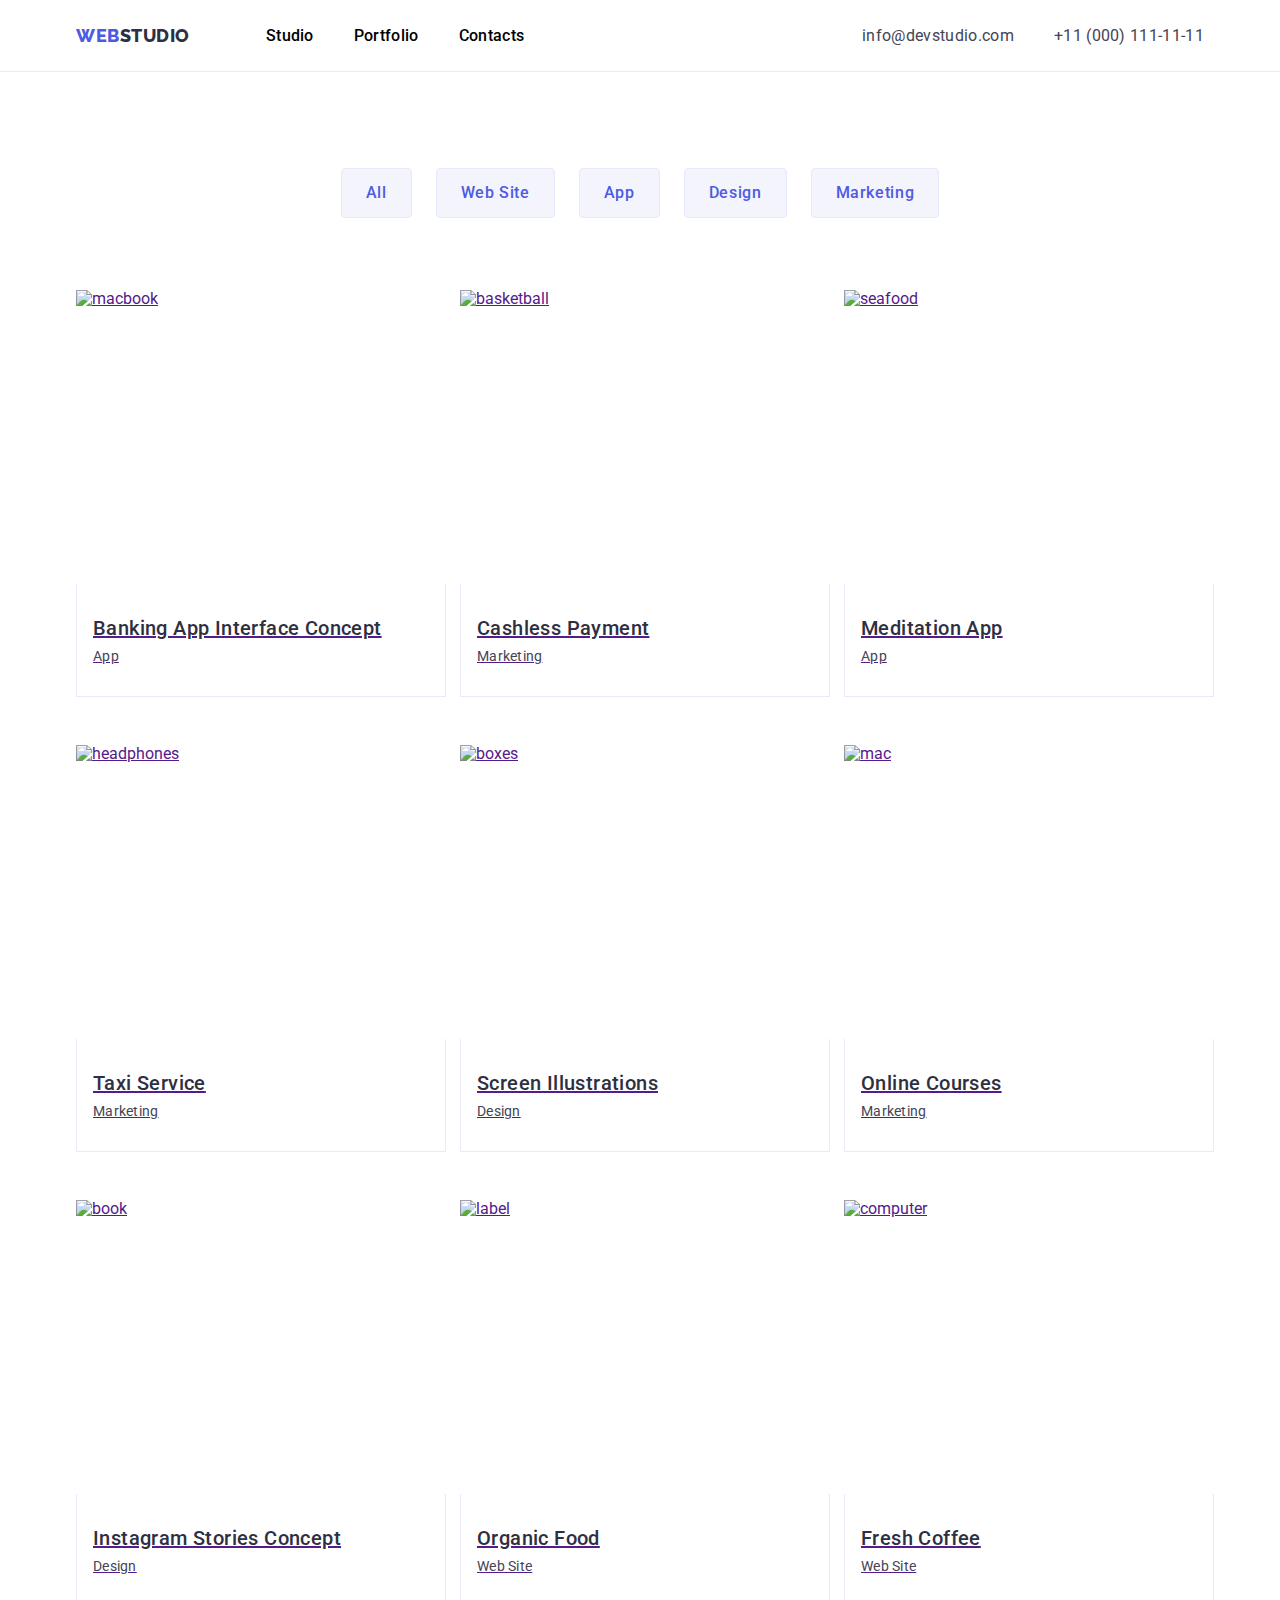
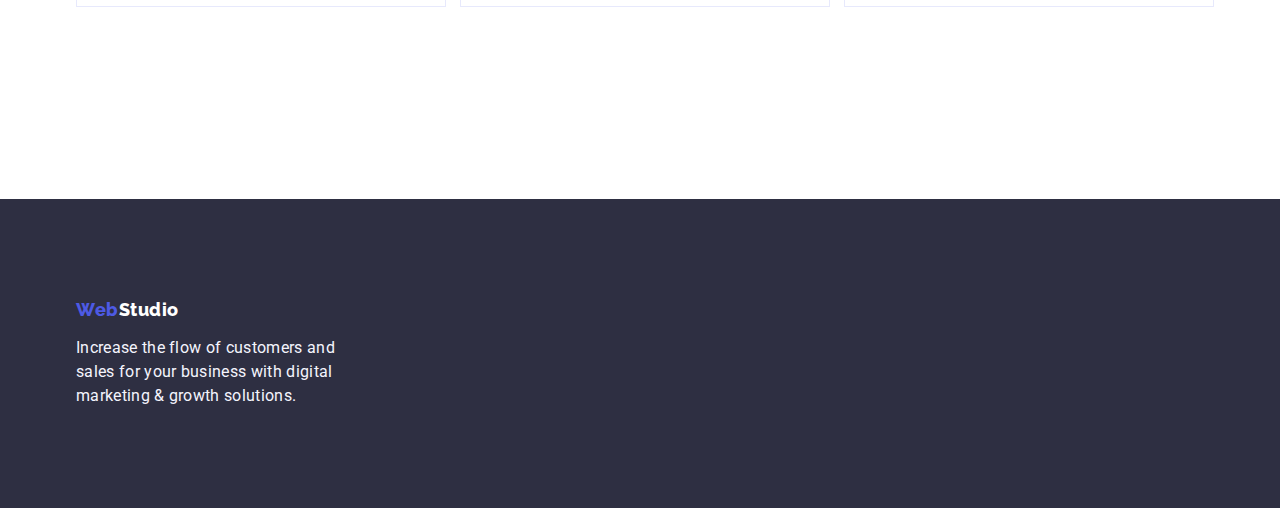
==== commit b7d83f06: "hw33333" ====
--- a/portfolio.html
+++ b/portfolio.html
@@ -7,8 +7,8 @@
     <title>Portfolio</title>
 
     <link
-      href="https://fonts.googleapis.com/css2?family=Raleway:wght@700&family=Roboto:wght@400;500;700;900&display=swap"
-      rel="stylesheet"
+    href="https://fonts.googleapis.com/css2?family=Raleway:wght@800&family=Roboto:wght@400;500;700&display=swap" 
+    rel="stylesheet"
     />
     <link
       rel="stylesheet"
--- a/css/styles.css
+++ b/css/styles.css
@@ -1,14 +1,12 @@
 :root {
-  --primary-text-color: #757575;
-  --title-text-color: #212121;
-  --accent-color: #4d5ae5;
-  --second--accent-color: #188ce8;
-  --primary-bg-color: #ffffff;
-  --secondary-bg-color: #f5f4fa;
-  --tertiary-bg-color: #2f303a;
-  --logo-color: #000000;
-  --second-logo-color: #2196f3;
-  --border-color: #e7e9fc;
+  --text: #434455;
+  --primary-brand: #4D5AE5;
+  --pressed-state: #404BBF;
+  --white: #ffffff;
+  --light: #F4F4FD;
+  --dark: #2E2F42;
+  --border-color: #E7E9FC;
+  --success: #31D0AA;
 }
 html {
   box-sizing: border-box;
@@ -23,12 +21,16 @@
 }
 body {
   color: var(--title-text-color);
+  font-family: Roboto;
 }
 ul {
   list-style: none;
   padding: 0;
   margin: 0;
 }
+h3 {
+  margin: 0;
+}
 h2 {
   margin: 0;
 }
@@ -36,9 +38,9 @@
   margin: 0;
 }
 header {
-  background-color: var(--primary-bg-color);
-  display: flex;
-  border-bottom: 1px solid #ECECEC;
+  background-color: var(--white);
+  display: flex;
+  border-bottom: 1px solid var(--border-color);
   height: 72px;
 }
 .page-header{
@@ -65,23 +67,24 @@
   align-items: center;
 }
 .site-logo {
-  color: var(--logo-color);
-  font-family: Raleway, sans-serif;
-  font-weight: 700;
-  font-size: 26px;
-  line-height: 1.19;
+  color: var(--dark);
+  font-family: Raleway;
+  font-weight: 800;
+  font-size: 18px;
+  line-height: 21px;
   letter-spacing: 0.03em;
   text-decoration: none;
   margin-right: 76px;
 }
 .logo-part {
-  color: var(--second-logo-color);
+  color: var(--primary-brand);
 }
 .site-nav {
   color: var(--title-text-color);
-  font-weight: 500;
-  font-size: 14px;
-  line-height: 1.14;
+  font-family: Roboto;
+  font-weight: 500;
+  font-size: 16px;
+  line-height: 24px;
   letter-spacing: 0.02em;
   text-decoration: none;
   padding: 24px 0;
@@ -89,7 +92,7 @@
 }
 .site-nav:hover,
 .site-nav:focus {
-  color: var(--accent-color);
+  color: var(--pressed-state);
 }
 .ul-nav {
   display: flex;
@@ -98,9 +101,7 @@
   margin-left: 0;
   gap: 40px;
 }
-.ul-nav li {
-  margin-right: 50px;
-}
+
 .ul-nav li:last-child {
   margin-right: 0;
 }
@@ -112,30 +113,31 @@
   margin-left: auto;
   gap: 40px;
 }
-.ul-cont li {
-  margin-right: 40px;
-}
 .ul-cont li:last-child {
   margin-right: 0;
 }
 .contacts {
-  color: var(--primary-text-color);
-  font-weight: 500;
-  font-size: 14px;
-  line-height: 1.14;
+  color: var(--text);
+  font-weight: 400;
+  font-size: 16px;
+  line-height: 24px;
   letter-spacing: 0.02em;
   text-decoration: none;
 }
 .contacts:hover,
 .contacts:focus {
-  color: var(--accent-color);
+  color: var(--pressed-state);
+}
+address {
+  display: flex;
+  font-style: normal;
 }
 main {
   text-align: center;
   
 }
 .hero {
-  background-color: var(--tertiary-bg-color);
+  background-color: var(--dark);
   text-align: center;
   padding: 188px 0
 }
@@ -146,23 +148,23 @@
   margin-right: auto;
 }
 .hero-title {
-  color: var(--primary-bg-color);
-  font-weight: 900;
-  font-size: 44px;
-  line-height: 1.36;
-  letter-spacing: 0.06em;
+  color: var(--white);
+  font-weight: 700;
+  font-size: 56px;
+  line-height: 60px;
+  letter-spacing: 0.02em;
   margin: 0 auto 30px;
   max-width: 496px;
 
 }
 .button {
-  background-color: var(--accent-color);
+  background-color: var(--pressed-state);
   cursor: pointer;
-  color: var(--primary-bg-color);
-  font-weight: 700;
-  font-size: 16px;
-  line-height: 1.87;
-  letter-spacing: 0.06em;
+  color: var(--white);
+  font-weight: 500;
+  font-size: 16px;
+  line-height: 24px;
+  letter-spacing: 0.04em;
   border: 0;
   border-radius: 4px;
   padding: 10px 24px;
@@ -174,7 +176,7 @@
 }
 .button:hover,
 .button:focus {
-  background-color: var(--second--accent-color);
+  background-color: var(--pressed-state);
 }
 
 .features {
@@ -194,10 +196,10 @@
 }
 .features-title {
   color: var(--title-text-color);
-  font-weight: 700;
-  font-size: 14px;
-  line-height: 1.14;
-  letter-spacing: 0.03em;
+  font-weight: 500;
+  font-size: 20px;
+  line-height: 24px;
+  letter-spacing: 0.02em;
   text-align: left;
   margin-bottom: 8px;
 }
@@ -215,10 +217,11 @@
 }
   
 .features-text {
-  color: var(--primary-text-color);
-  font-size: 14px;
-  line-height: 1.71;
-  letter-spacing: 0.03em;
+  color: var(--text);
+  font-weight: 400;
+  font-size: 16px;
+  line-height: 24px;
+  letter-spacing: 0.02em;
   text-align: left;
 }
 .work {
@@ -229,9 +232,9 @@
 .work-title {
   font-weight: 700;
   font-size: 36px;
-  line-height: 1.16;
+  line-height: 40px;
   text-align: center;
-  letter-spacing: 0.03em;
+  letter-spacing: 0.02em;
   margin-bottom: 72px;
   margin-top: 0;
 }
@@ -242,22 +245,18 @@
   gap: 24px;
 }
 .works .work-ul {
-  margin-right: 30px;
   width: calc((100% - 48px) / 3);
 }
-.works .work-ul:last-child {
-  margin-right: 0;
-}
 .team {
-  background-color: var(--secondary-bg-color);
+  background-color: var(--light);
   padding: 120px 0; 
 }
 .team-title {
   font-weight: 700;
   font-size: 36px;
-  line-height: 1.16;
+  line-height: 40px;
   text-align: center;
-  letter-spacing: 0.03em;
+  letter-spacing: 0.02em;
   margin-top: 0;
   margin-bottom: 72px;
   
@@ -268,41 +267,32 @@
   padding: 0;
   gap: 24px;
 }
-.team-participant .team-ul {
-  margin-right: 30px;
-}
+
 .team-div {
   padding: 32px 16px;
 }
 .team-ul {
   border-bottom-left-radius: 4px;
   border-bottom-right-radius: 4px;
-  background-color: #fff;
+  background-color: var(--white);
   width: calc((100% - 72px) / 4);
   }
-
-  .team-ul p {
-    padding-bottom: 30px;
-  }
-.team-participant .team-ul:last-child {
-  margin-right: 0;
-}
 .team-name {
   font-weight: 500;
-  font-size: 16px;
-  line-height: 1.18;
-  letter-spacing: 0.03em;
+  font-size: 20px;
+  line-height: 24px;
+  letter-spacing: 0.02em;
   margin-bottom: 8px;
 }
 .team-post {
-  color: var(--primary-text-color);
-  font-size: 16px;
-  line-height: 1.18;
-  letter-spacing: 0.03em;
+  color: var(--text);
+  font-size: 16px;
+  line-height: 24px;
+  letter-spacing: 0.02em;
   margin: 0;
 }
 footer {
-  background-color: #2f303a;
+  background-color: var(--dark);
   align-items: flex-start;
   padding: 100px 0;
 }
@@ -312,24 +302,29 @@
 }
 
 .logo-white {
-  color: var(--primary-bg-color);
-}
-address {
-  display: flex;
-  
+  color: var(--white);
 }
 .container-address {
   margin-top: 28px;
 }
 .footer-text {
   max-width: 264px;
-  color: #F4F4FD;
+  color: var(--light);
+  font-size: 16px;
+  line-height: 24px;
+  letter-spacing: 0.02em;
 }
 .footer-item {
   margin-top: 12px;
   font-style: normal;
 }
+
+
+
 /* portfolio */
+
+
+
 .examp {
 padding-top: 96px;
   padding-bottom: 120px;
@@ -337,31 +332,31 @@
 .example-button {
   font-weight: 500;
   font-size: 16px;
-  line-height: 1.62;
-  letter-spacing: 0.03em;
+  line-height: 24px;
+  letter-spacing: 0.04em;
   border: 0;
   cursor: pointer;
 }
 .portfolio-buttons .item button:hover,
 .portfolio-buttons .item button:focus {
-  background-color: var(--accent-color);
-  color: var(--primary-bg-color);
+  background-color: var(----pressed-state);
+  color: var(--white);
 }
 .portfolio-buttons .item button {
-  background-color: var(--secondary-bg-color);
+  background-color: var(--light);
+
 }
 .portfolio-buttons .item button:hover,
 .portfolio-buttons .item button:focus {
-  background-color: var(--accent-color);
-  color: var(--primary-bg-color);
+  background-color: var(--pressed-state);
+  color: var(--white);
   border-radius: 4px;
   border: 1px solid transparent;
 }
 .portfolio-buttons .item button {
-  margin-right: 8px;
   padding: 12px 24px;
-  color: var(--title-text-color);
-  background-color: var(--secondary-bg-color);
+  color: var(--primary-brand);
+  background-color: var(--light);
   border: 0;
   border-radius: 4px;
   border: 1px solid var(--border-color);
@@ -371,20 +366,22 @@
 }
 
 .example-title {
-  font-weight: 700;
-  font-size: 18px;
-  line-height: 2;
-  letter-spacing: 0.06em;
-  margin-bottom: 8px
+  color: var(--dark);
+  font-weight: 500;
+  font-size: 20px;
+  line-height: 24px;
+  letter-spacing: 0.02em;
+  margin-bottom: 8px;
 }
 .example-text {
-  color: var(--primary-text-color);
-  font-size: 16px;
-  line-height: 1.87;
-  letter-spacing: 0.03em;
+  color: var(--text);
+  font-weight: 400;
+  font-size: 14px;
+  line-height: 16px;
+  letter-spacing: 0.02em;
 }
 .box-example {
-  border: 1px solid #e7e9fc;
+  border: 1px solid var(--border-color);
   border-top: 0;
   width: 100%;
   display: flex;
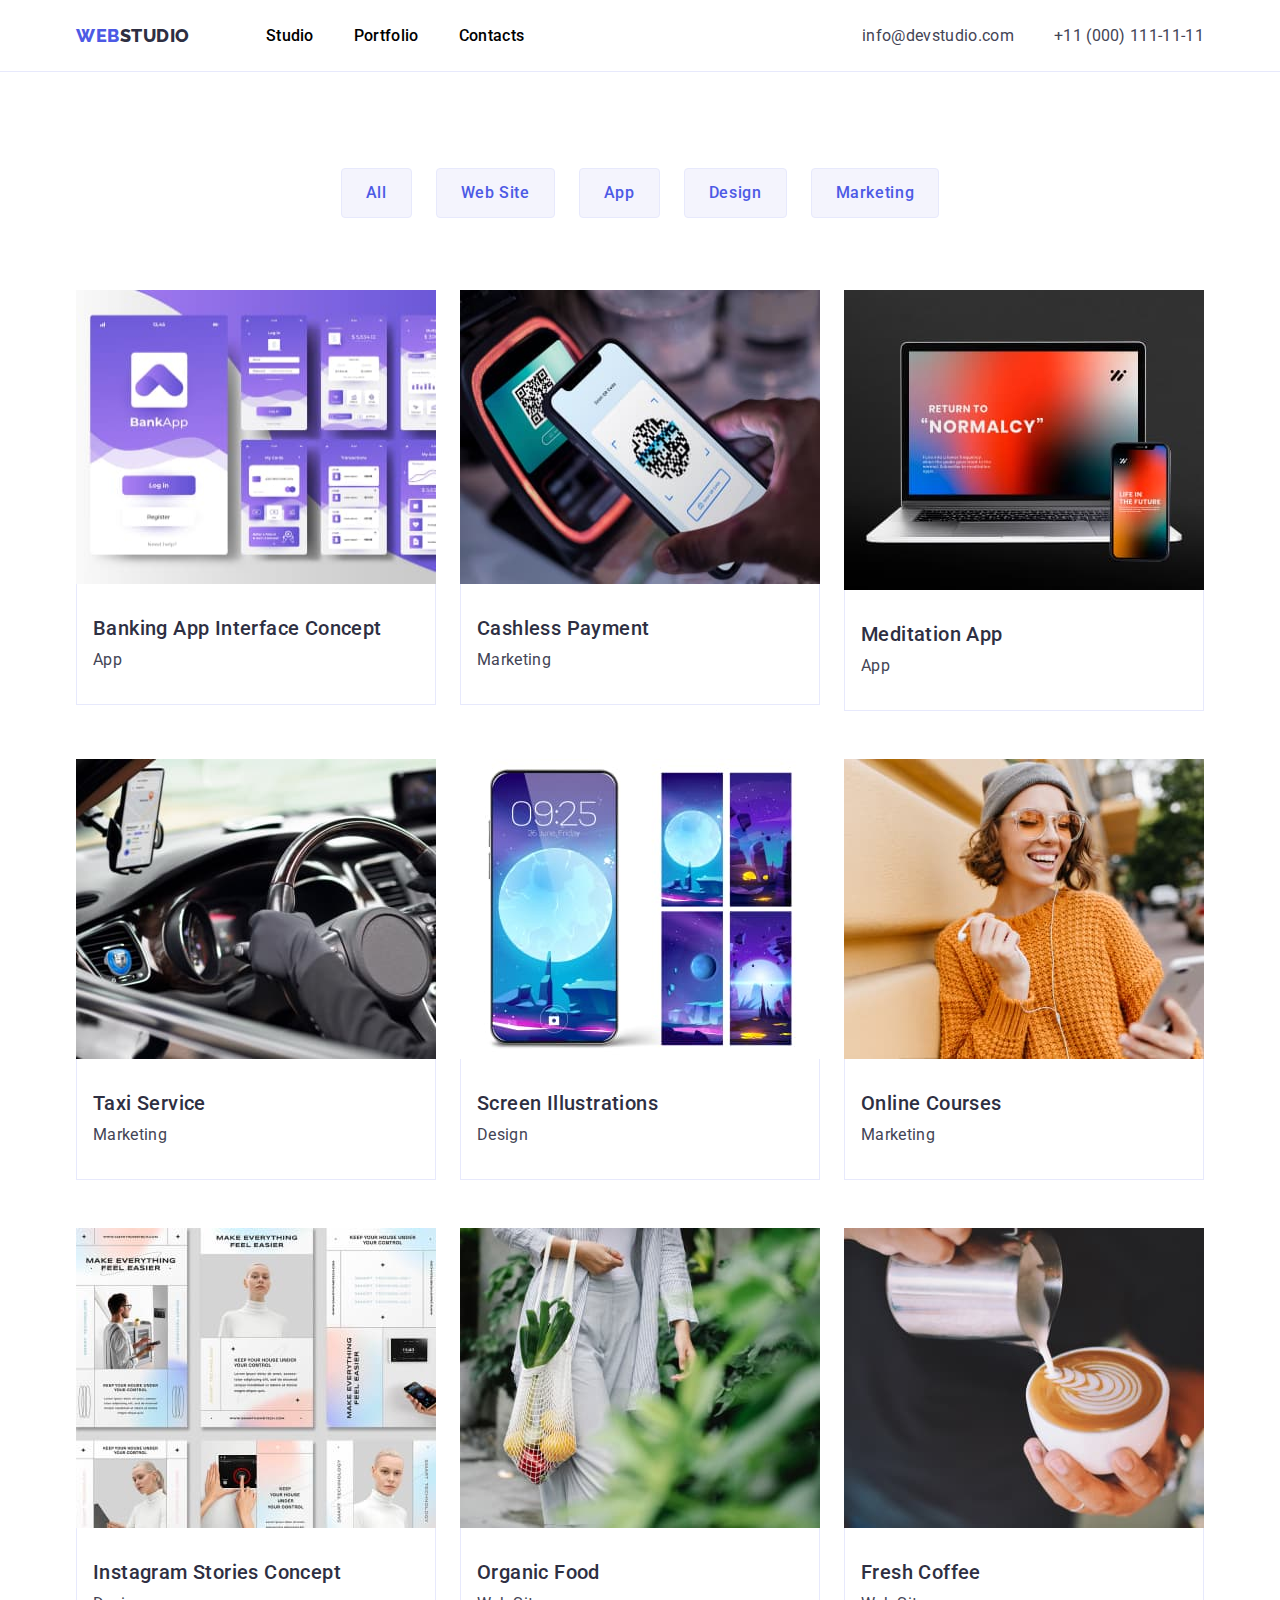
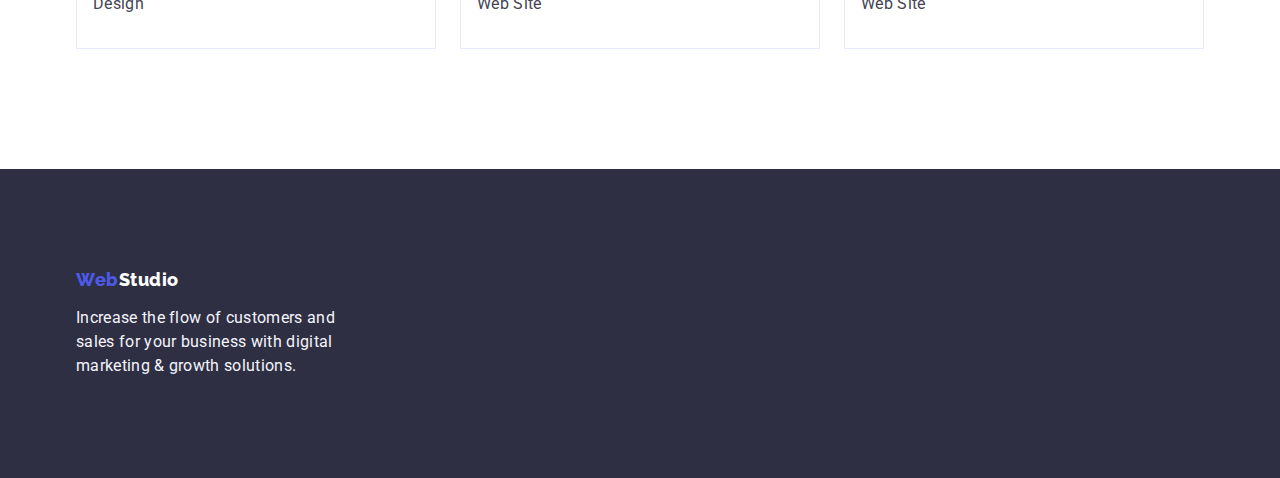
==== commit 44375839: "hw3full" ====
--- a/portfolio.html
+++ b/portfolio.html
@@ -52,14 +52,14 @@
           </ul>
           <ul class="portfolio-example">
               <li class="item">
-                <a href=""><img src="./img/portfolio1.jpg" alt="macbook" width="370" height="294" />
+                <a href=""><img src="./img/p1.jpg" alt="macbook" width="370" height="294" />
                   <div class="box-example">
                     <h2 class="example-title">Banking App Interface Concept</h2>
                   <p class="example-text">App</p>
                   </div></a>
                 </li>
               <li class="item">
-                <a href=""><img src="./img/portfolio2.jpg" alt="basketball" width="370" height="294" />
+                <a href=""><img src="./img/p2.jpg" alt="basketball" width="370" height="294" />
                   <div class="box-example">
                   <h2 class="example-title">Cashless Payment</h2>
                   <p class="example-text">Marketing</p>
@@ -67,7 +67,7 @@
               </a>
                 </li>
               <li class="item">
-                <a href=""><img src="./img/portfolio3.jpg" alt="seafood" width="370" height="294" />
+                <a href=""><img src="./img/p3.jpg" alt="seafood" width="360" height="300" />
                   <div class="box-example">
                   <h2 class="example-title">Meditation App</h2>
                   <p class="example-text">App</p>
@@ -75,7 +75,7 @@
               </a>
               </li>
               <li class="item">
-                <a href=""><img src="./img/portfolio4.jpg" alt="headphones" width="370" height="294" />
+                <a href=""><img src="./img/p4.jpg" alt="headphones" width="360" height="300" />
                   <div class="box-example">
                   <h2 class="example-title">Taxi Service</h2>
                   <p class="example-text">Marketing</p>
@@ -83,14 +83,14 @@
               </a>
               </li>
               <li class="item">
-                <a href=""><img src="./img/portfolio5.jpg" alt="boxes" width="370" height="294" />
+                <a href=""><img src="./img/p5.jpg" alt="boxes" width="360" height="300" />
                   <div class="box-example">
                   <h2 class="example-title">Screen Illustrations</h2>
                   <p class="example-text">Design</p>
                 </div></a>
               </li>
               <li class="item">
-                <a href=""><img src="./img/portfolio6.jpg" alt="mac" width="370" height="294" />
+                <a href=""><img src="./img/p6.jpg" alt="mac" width="360" height="300" />
                   <div class="box-example">
                   <h2 class="example-title">Online Courses</h2>
                   <p class="example-text">Marketing</p>
@@ -98,14 +98,14 @@
               </a>
               </li>
               <li class="item">
-                <a href=""><img src="./img/portfolio7.jpg" alt="book" width="370" height="294" />
+                <a href=""><img src="./img/p7.jpg" alt="book" width="360" height="300" />
                   <div class="box-example">
                   <h2 class="example-title">Instagram Stories Concept</h2>
                   <p class="example-text">Design</p>
                 </div></a>
               </li>
               <li class="item">
-                <a href=""><img src="./img/portfolio8.jpg" alt="label" width="370" height="294" />
+                <a href=""><img src="./img/p8.jpg" alt="label" width="360" height="300" />
                   <div class="box-example">
                   <h2 class="example-title">Organic Food</h2>
                   <p class="example-text">Web Site</p>
@@ -113,7 +113,7 @@
               </a>
               </li>
               <li class="item">
-                <a href=""><img src="./img/portfolio9.jpg" alt="computer" width="370" height="294" />
+                <a href=""><img src="./img/p9.jpg" alt="computer" width="360" height="300" />
                   <div class="box-example">
                   <h2 class="example-title">Fresh Coffee</h2>
                   <p class="example-text">Web Site</p>
--- a/css/styles.css
+++ b/css/styles.css
@@ -18,6 +18,7 @@
 }
 img {
   display: block;
+  max-width: 100%;
 }
 body {
   color: var(--title-text-color);
@@ -361,10 +362,6 @@
   border-radius: 4px;
   border: 1px solid var(--border-color);
 }
-.portfolio-buttons .item:last-child button {
-margin-right: 0;
-}
-
 .example-title {
   color: var(--dark);
   font-weight: 500;
@@ -376,8 +373,8 @@
 .example-text {
   color: var(--text);
   font-weight: 400;
-  font-size: 14px;
-  line-height: 16px;
+  font-size: 16px;
+  line-height: 24px;
   letter-spacing: 0.02em;
 }
 .box-example {
@@ -404,7 +401,6 @@
   justify-content: center;
   column-gap: 24px;
   row-gap: 48px;
-  margin-bottom: 72px
 }
 .portfolio-example .item {
   display: flex;
@@ -412,9 +408,6 @@
 text-align: left;
 width: calc((100% - 48px) / 3);
 }
-.portfolio-example .item:nth-child(3n) {
-  margin-right: 0;
-}
-.portfolio-example .item:nth-last-child(-n +3) {
-  margin-bottom: 0px;
-}
+.portfolio-example .item a{
+  text-decoration: none;
+}
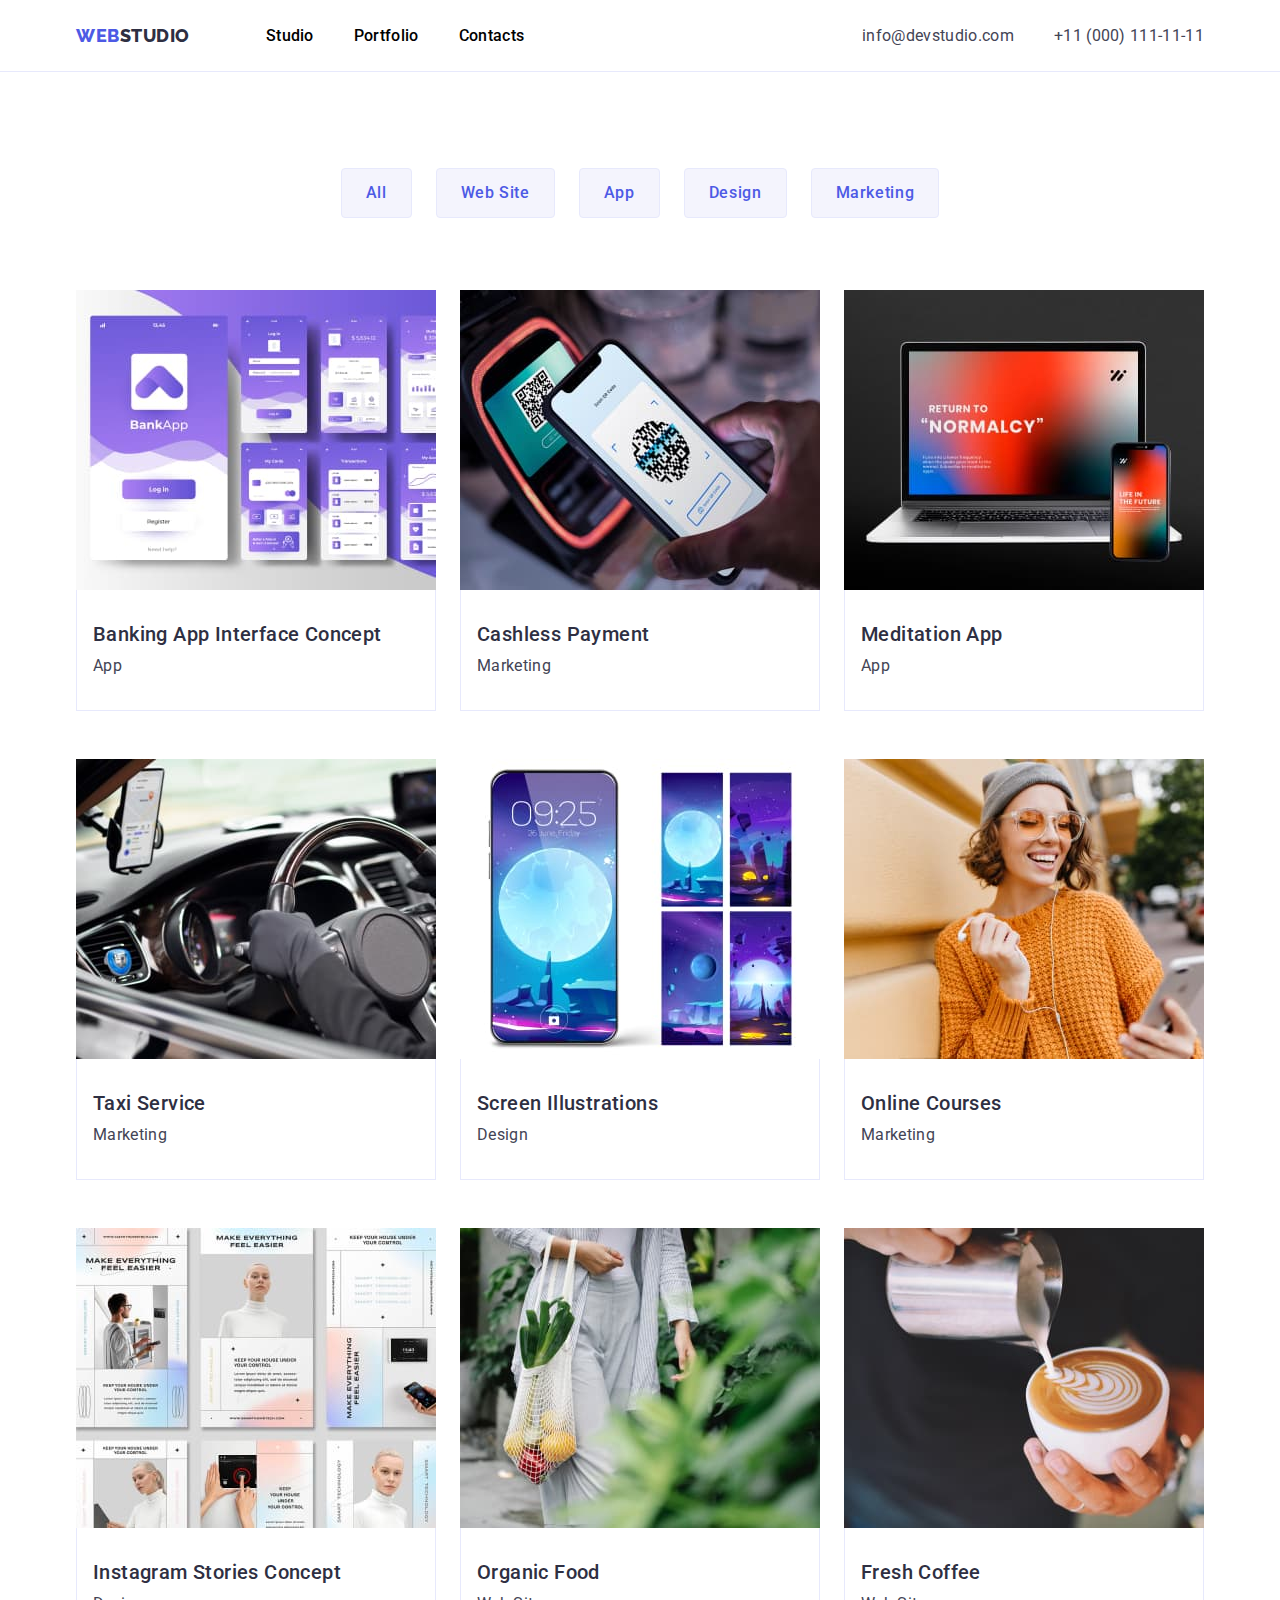
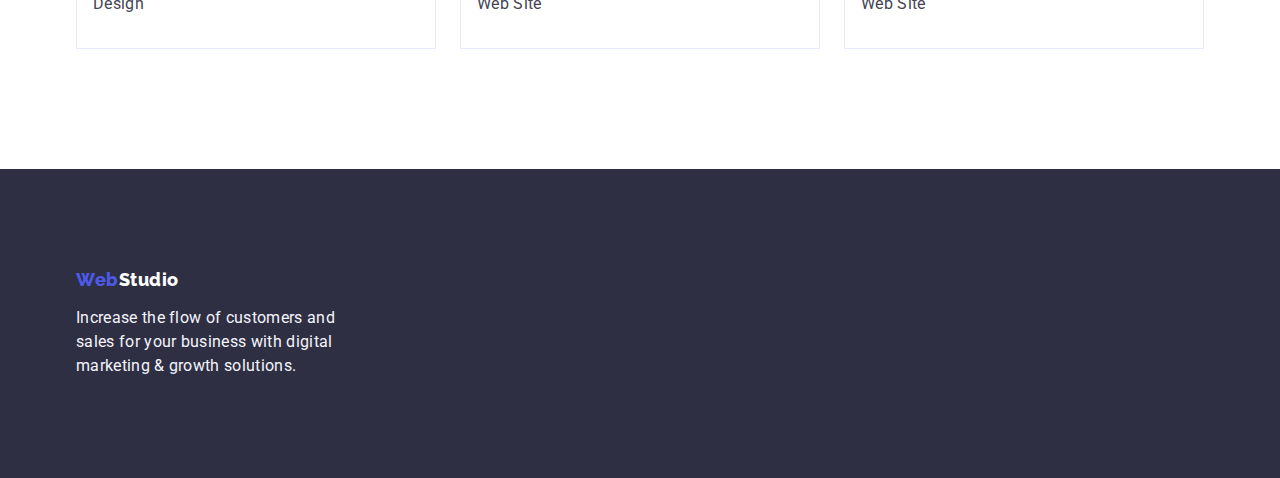
==== commit f96a69ee: "hw3lastchange" ====
--- a/portfolio.html
+++ b/portfolio.html
@@ -52,14 +52,14 @@
           </ul>
           <ul class="portfolio-example">
               <li class="item">
-                <a href=""><img src="./img/p1.jpg" alt="macbook" width="370" height="294" />
+                <a href=""><img src="./img/p1.jpg" alt="Phone App" width="360" height="300" />
                   <div class="box-example">
                     <h2 class="example-title">Banking App Interface Concept</h2>
                   <p class="example-text">App</p>
                   </div></a>
                 </li>
               <li class="item">
-                <a href=""><img src="./img/p2.jpg" alt="basketball" width="370" height="294" />
+                <a href=""><img src="./img/p2.jpg" alt="CashlessPayment" width="360" height="300" />
                   <div class="box-example">
                   <h2 class="example-title">Cashless Payment</h2>
                   <p class="example-text">Marketing</p>
@@ -67,7 +67,7 @@
               </a>
                 </li>
               <li class="item">
-                <a href=""><img src="./img/p3.jpg" alt="seafood" width="360" height="300" />
+                <a href=""><img src="./img/p3.jpg" alt="MacBook and Iphone" width="360" height="300" />
                   <div class="box-example">
                   <h2 class="example-title">Meditation App</h2>
                   <p class="example-text">App</p>
@@ -75,7 +75,7 @@
               </a>
               </li>
               <li class="item">
-                <a href=""><img src="./img/p4.jpg" alt="headphones" width="360" height="300" />
+                <a href=""><img src="./img/p4.jpg" alt="Taxi" width="360" height="300" />
                   <div class="box-example">
                   <h2 class="example-title">Taxi Service</h2>
                   <p class="example-text">Marketing</p>
@@ -83,14 +83,14 @@
               </a>
               </li>
               <li class="item">
-                <a href=""><img src="./img/p5.jpg" alt="boxes" width="360" height="300" />
+                <a href=""><img src="./img/p5.jpg" alt="Phone Screen Illustrations" width="360" height="300" />
                   <div class="box-example">
                   <h2 class="example-title">Screen Illustrations</h2>
                   <p class="example-text">Design</p>
                 </div></a>
               </li>
               <li class="item">
-                <a href=""><img src="./img/p6.jpg" alt="mac" width="360" height="300" />
+                <a href=""><img src="./img/p6.jpg" alt="Girl in orange" width="360" height="300" />
                   <div class="box-example">
                   <h2 class="example-title">Online Courses</h2>
                   <p class="example-text">Marketing</p>
@@ -98,14 +98,14 @@
               </a>
               </li>
               <li class="item">
-                <a href=""><img src="./img/p7.jpg" alt="book" width="360" height="300" />
+                <a href=""><img src="./img/p7.jpg" alt="Instagram Stories Concept" width="360" height="300" />
                   <div class="box-example">
                   <h2 class="example-title">Instagram Stories Concept</h2>
                   <p class="example-text">Design</p>
                 </div></a>
               </li>
               <li class="item">
-                <a href=""><img src="./img/p8.jpg" alt="label" width="360" height="300" />
+                <a href=""><img src="./img/p8.jpg" alt="Food" width="360" height="300" />
                   <div class="box-example">
                   <h2 class="example-title">Organic Food</h2>
                   <p class="example-text">Web Site</p>
@@ -113,7 +113,7 @@
               </a>
               </li>
               <li class="item">
-                <a href=""><img src="./img/p9.jpg" alt="computer" width="360" height="300" />
+                <a href=""><img src="./img/p9.jpg" alt="Coffee" width="360" height="300" />
                   <div class="box-example">
                   <h2 class="example-title">Fresh Coffee</h2>
                   <p class="example-text">Web Site</p>
--- a/css/styles.css
+++ b/css/styles.css
@@ -103,9 +103,7 @@
   gap: 40px;
 }
 
-.ul-nav li:last-child {
-  margin-right: 0;
-}
+
 
 .ul-cont {
   display: flex;
@@ -114,9 +112,7 @@
   margin-left: auto;
   gap: 40px;
 }
-.ul-cont li:last-child {
-  margin-right: 0;
-}
+
 .contacts {
   color: var(--text);
   font-weight: 400;
@@ -159,7 +155,7 @@
 
 }
 .button {
-  background-color: var(--pressed-state);
+  background-color: #4D5AE5;
   cursor: pointer;
   color: var(--white);
   font-weight: 500;
@@ -177,7 +173,7 @@
 }
 .button:hover,
 .button:focus {
-  background-color: var(--pressed-state);
+  background-color: var(--primary-brand);
 }
 
 .features {
@@ -213,9 +209,7 @@
 .features .feat-ul {
 width: calc((100% - 72px) / 4);
 }
-.features .feat-ul:last-child {
-  margin-right: 0;
-}
+
   
 .features-text {
   color: var(--text);
@@ -300,8 +294,8 @@
 footer .site-logo {
   margin-bottom: 16px;
   display: inline-block;
-}
-
+  margin-right: 0;
+}
 .logo-white {
   color: var(--white);
 }
